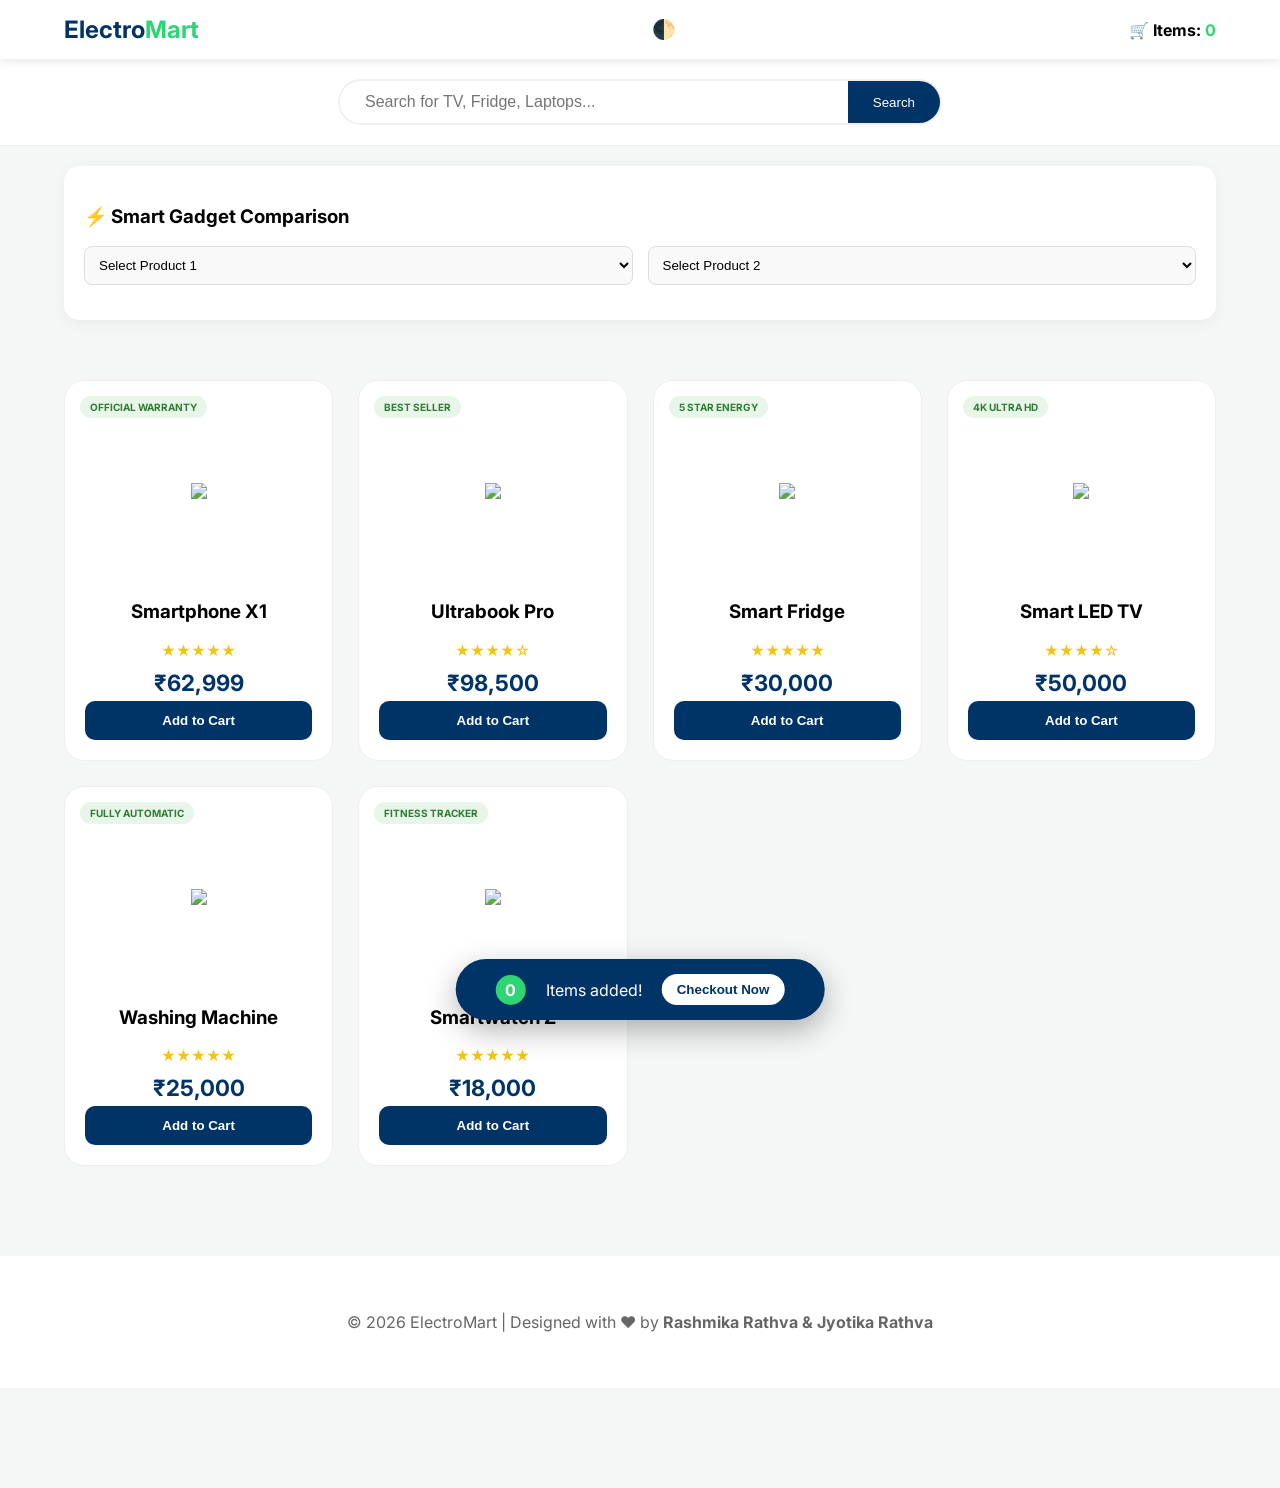
==== index.html @ cf660318 "Add files via upload" ====
<!DOCTYPE html>
<html lang="en">
<head>
    <meta charset="UTF-8">
    <meta name="viewport" content="width=device-width, initial-scale=1.0">
    <title>ElectroMart Pro | Project by Rashmika & Jyotika</title>
    <link href="https://fonts.googleapis.com/css2?family=Inter:wght@300;400;600;700&display=swap" rel="stylesheet">
    <style>
        :root { --primary: #003366; --accent: #2ed573; --bg: #f4f7f6; }
        body { font-family: 'Inter', sans-serif; background: var(--bg); margin: 0; transition: 0.3s; padding-bottom: 100px; }
        
        header { background: #fff; padding: 15px 5%; display: flex; justify-content: space-between; align-items: center; box-shadow: 0 2px 10px rgba(0,0,0,0.1); position: sticky; top: 0; z-index: 1000; }
        .logo { font-size: 1.5rem; font-weight: 700; color: var(--primary); }
        .logo span { color: var(--accent); }

        /* Search Bar */
        .search-container { padding: 20px 5%; display: flex; justify-content: center; background: #fff; border-bottom: 1px solid #eee; }
        .search-bar { width: 100%; max-width: 600px; display: flex; border: 2px solid #f0f0f0; border-radius: 50px; overflow: hidden; transition: 0.3s; }
        .search-bar:focus-within { border-color: var(--primary); box-shadow: 0 0 15px rgba(0,51,102,0.1); }
        .search-bar input { border: none; padding: 12px 25px; flex: 1; outline: none; font-size: 1rem; }
        .search-bar button { background: var(--primary); color: white; border: none; padding: 0 25px; cursor: pointer; }

        /* Comparison Section */
        .compare-section { background: #fff; margin: 20px 5%; padding: 20px; border-radius: 15px; box-shadow: 0 4px 15px rgba(0,0,0,0.05); }
        .compare-grid { display: flex; gap: 15px; margin-top: 15px; }
        select { flex: 1; padding: 10px; border-radius: 8px; border: 1px solid #ddd; outline: none; background: #f9f9f9; }
        #compareResult { display: grid; grid-template-columns: 1fr 1fr; gap: 15px; margin-top: 15px; }
        .comp-card { background: #eef2f7; padding: 15px; border-radius: 10px; border-top: 3px solid var(--primary); font-size: 0.9rem; color: #333; line-height: 1.5; }

        /* Product Cards */
        .product-container { padding: 40px 5%; }
        .product-grid { display: grid; grid-template-columns: repeat(auto-fit, minmax(250px, 1fr)); gap: 25px; }
        .product-card { background: #fff; padding: 20px; border-radius: 20px; position: relative; text-align: center; border: 1px solid #eee; transition: 0.4s; overflow: hidden; }
        .product-card:hover { transform: translateY(-10px); box-shadow: 0 15px 35px rgba(0,0,0,0.1); }
        
        .img-wrapper { overflow: hidden; border-radius: 10px; margin-bottom: 15px; height: 180px; display: flex; align-items: center; justify-content: center; }
        .product-img { max-width: 100%; max-height: 100%; object-fit: contain; transition: 0.5s; }
        .product-card:hover .product-img { transform: scale(1.1); }

        .trust-badge { position: absolute; top: 15px; left: 15px; background: #e8f5e9; color: #2e7d32; font-size: 10px; padding: 5px 10px; border-radius: 50px; font-weight: bold; z-index: 10; }
        .price { font-size: 1.4rem; font-weight: 700; color: var(--primary); margin: 5px 0; }
        .stars { color: #f1c40f; font-size: 0.9rem; margin-bottom: 10px; }
        .add-btn { background: var(--primary); color: white; border: none; padding: 12px; border-radius: 10px; cursor: pointer; width: 100%; font-weight: 600; transition: 0.3s; }

        /* Floating Cart */
        #floating-cart {
            position: fixed; bottom: 30px; left: 50%; transform: translateX(-50%) translateY(150px);
            background: var(--primary); color: white; padding: 15px 40px; border-radius: 50px;
            box-shadow: 0 10px 30px rgba(0,0,0,0.3); display: flex; align-items: center; gap: 20px; z-index: 2000; transition: 0.5s;
        }
        #floating-cart.active { transform: translateX(-50%) translateY(0); }
        .toast-count-circle { background: var(--accent); color: white; width: 30px; height: 30px; border-radius: 50%; display: flex; align-items: center; justify-content: center; font-weight: bold; }

        /* Dark Theme */
        .dark-theme { background: #121212; color: white; }
        .dark-theme .product-card, .dark-theme header, .dark-theme .compare-section, .dark-theme .search-container { background: #1e1e1e; border-color: #333; color: white; }
        
        footer { text-align: center; padding: 40px; color: #666; background: #fff; margin-top: 50px; }
    </style>
</head>
<body>

    <header>
        <div class="logo">Electro<span>Mart</span></div>
        <nav>
            <button onclick="toggleDarkMode()" style="background:none; border:none; cursor:pointer; font-size:1.2rem;">🌓</button>
        </nav>
        <div id="cart-btn" style="cursor:pointer; font-weight: bold;">
            🛒 Items: <span id="count" style="color:var(--accent)">0</span>
        </div>
    </header>

    <div class="search-container">
        <div class="search-bar">
            <input type="text" placeholder="Search for TV, Fridge, Laptops...">
            <button>Search</button>
        </div>
    </div>

    <section class="compare-section">
        <h3>⚡ Smart Gadget Comparison</h3>
        <div class="compare-grid">
            <select id="select1" onchange="runCompare()">
                <option value="">Select Product 1</option>
                <option value="phone">Smartphone X1</option>
                <option value="laptop">Ultrabook Pro</option>
                <option value="watch">Smartwatch Z</option>
                <option value="fridge">Smart Fridge</option>
                <option value="washing">Washing Machine</option>
                <option value="tv">Smart LED TV</option>
            </select>
            <select id="select2" onchange="runCompare()">
                <option value="">Select Product 2</option>
                <option value="phone">Smartphone X1</option>
                <option value="laptop">Ultrabook Pro</option>
                <option value="watch">Smartwatch Z</option>
                <option value="fridge">Smart Fridge</option>
                <option value="washing">Washing Machine</option>
                <option value="tv">Smart LED TV</option>
            </select>
        </div>
        <div id="compareResult"></div>
    </section>

    <main class="product-container">
        <div class="product-grid">
            <div class="product-card">
                <span class="trust-badge">OFFICIAL WARRANTY</span>
                <div class="img-wrapper"><img src="https://images.unsplash.com/photo-1598327105666-5b89351aff97?w=400" class="product-img"></div>
                <h3>Smartphone X1</h3>
                <div class="stars">★★★★★</div>
                <p class="price">₹62,999</p>
                <button class="add-btn">Add to Cart</button>
            </div>

            <div class="product-card">
                <span class="trust-badge">BEST SELLER</span>
                <div class="img-wrapper"><img src="https://images.unsplash.com/photo-1496181133206-80ce9b88a853?w=400" class="product-img"></div>
                <h3>Ultrabook Pro</h3>
                <div class="stars">★★★★☆</div>
                <p class="price">₹98,500</p>
                <button class="add-btn">Add to Cart</button>
            </div>

            <div class="product-card">
                <span class="trust-badge">5 STAR ENERGY</span>
                <div class="img-wrapper"><img src="fridge.jpg" class="product-img"></div>
                <h3>Smart Fridge</h3>
                <div class="stars">★★★★★</div>
                <p class="price">₹30,000</p>
                <button class="add-btn">Add to Cart</button>
            </div>

            <div class="product-card">
                <span class="trust-badge">4K ULTRA HD</span>
                <div class="img-wrapper"><img src="tv.jpg" class="product-img"></div>
                <h3>Smart LED TV</h3>
                <div class="stars">★★★★☆</div>
                <p class="price">₹50,000</p>
                <button class="add-btn">Add to Cart</button>
            </div>

            <div class="product-card">
                <span class="trust-badge">FULLY AUTOMATIC</span>
                <div class="img-wrapper"><img src="whasing.jpg" class="product-img"></div>
                <h3>Washing Machine</h3>
                <div class="stars">★★★★★</div>
                <p class="price">₹25,000</p>
                <button class="add-btn">Add to Cart</button>
            </div>

            <div class="product-card">
                <span class="trust-badge">FITNESS TRACKER</span>
                <div class="img-wrapper"><img src="https://images.unsplash.com/photo-1523275335684-37898b6baf30?w=400" class="product-img"></div>
                <h3>Smartwatch Z</h3>
                <div class="stars">★★★★★</div>
                <p class="price">₹18,000</p>
                <button class="add-btn">Add to Cart</button>
            </div>
        </div>
    </main>

    <div id="floating-cart">
        <div class="toast-count-circle" id="floating-count">0</div>
        <span>Items added!</span>
        <button style="background:white; color:var(--primary); border:none; padding:8px 15px; border-radius:20px; font-weight:bold; cursor:pointer;" onclick="alert('Proceeding to Payment...')">Checkout Now</button>
    </div>

    <footer>
        <p>© 2026 ElectroMart | Designed with ❤️ by <strong>Rashmika Rathva & Jyotika Rathva</strong></p>
    </footer>

    <script>
        let count = 0;
        const countDisplay = document.getElementById('count');
        const floatingCart = document.getElementById('floating-cart');
        const floatingCount = document.getElementById('floating-count');

        // Cart logic
        document.querySelectorAll('.add-btn').forEach(btn => {
            btn.addEventListener('click', () => {
                count++;
                countDisplay.innerText = count;
                floatingCount.innerText = count;
                floatingCart.classList.add('active');
                
                btn.innerText = "✓ Added";
                btn.style.background = "#2ed573";
                setTimeout(() => {
                    btn.innerText = "Add to Cart";
                    btn.style.background = "#003366";
                }, 1500);
            });
        });

        // Comparison Data
        const data = {
            phone: "📱 6.7' AMOLED | 12GB RAM | 108MP Camera",
            laptop: "💻 14' M2 Chip | 16GB RAM | 512GB SSD",
            watch: "⌚ Retina Display | GPS | Heart Rate Monitor",
            fridge: "❄️ 350L Capacity | Digital Inverter | Smart Cooling",
            washing: "🧺 8kg Front Load | Steam Wash | 1400 RPM",
            tv: "📺 55' 4K UHD | Android TV | Dolby Atmos Audio"
        };

        function runCompare() {
            const p1 = document.getElementById('select1').value;
            const p2 = document.getElementById('select2').value;
            const res = document.getElementById('compareResult');
            if(p1 && p2) {
                res.innerHTML = `
                    <div class="comp-card"><strong>Product A:</strong><br>${data[p1]}</div>
                    <div class="comp-card"><strong>Product B:</strong><br>${data[p2]}</div>
                `;
            }
        }

        function toggleDarkMode() {
            document.body.classList.toggle('dark-theme');
        }
    </script>
</body>
</html>
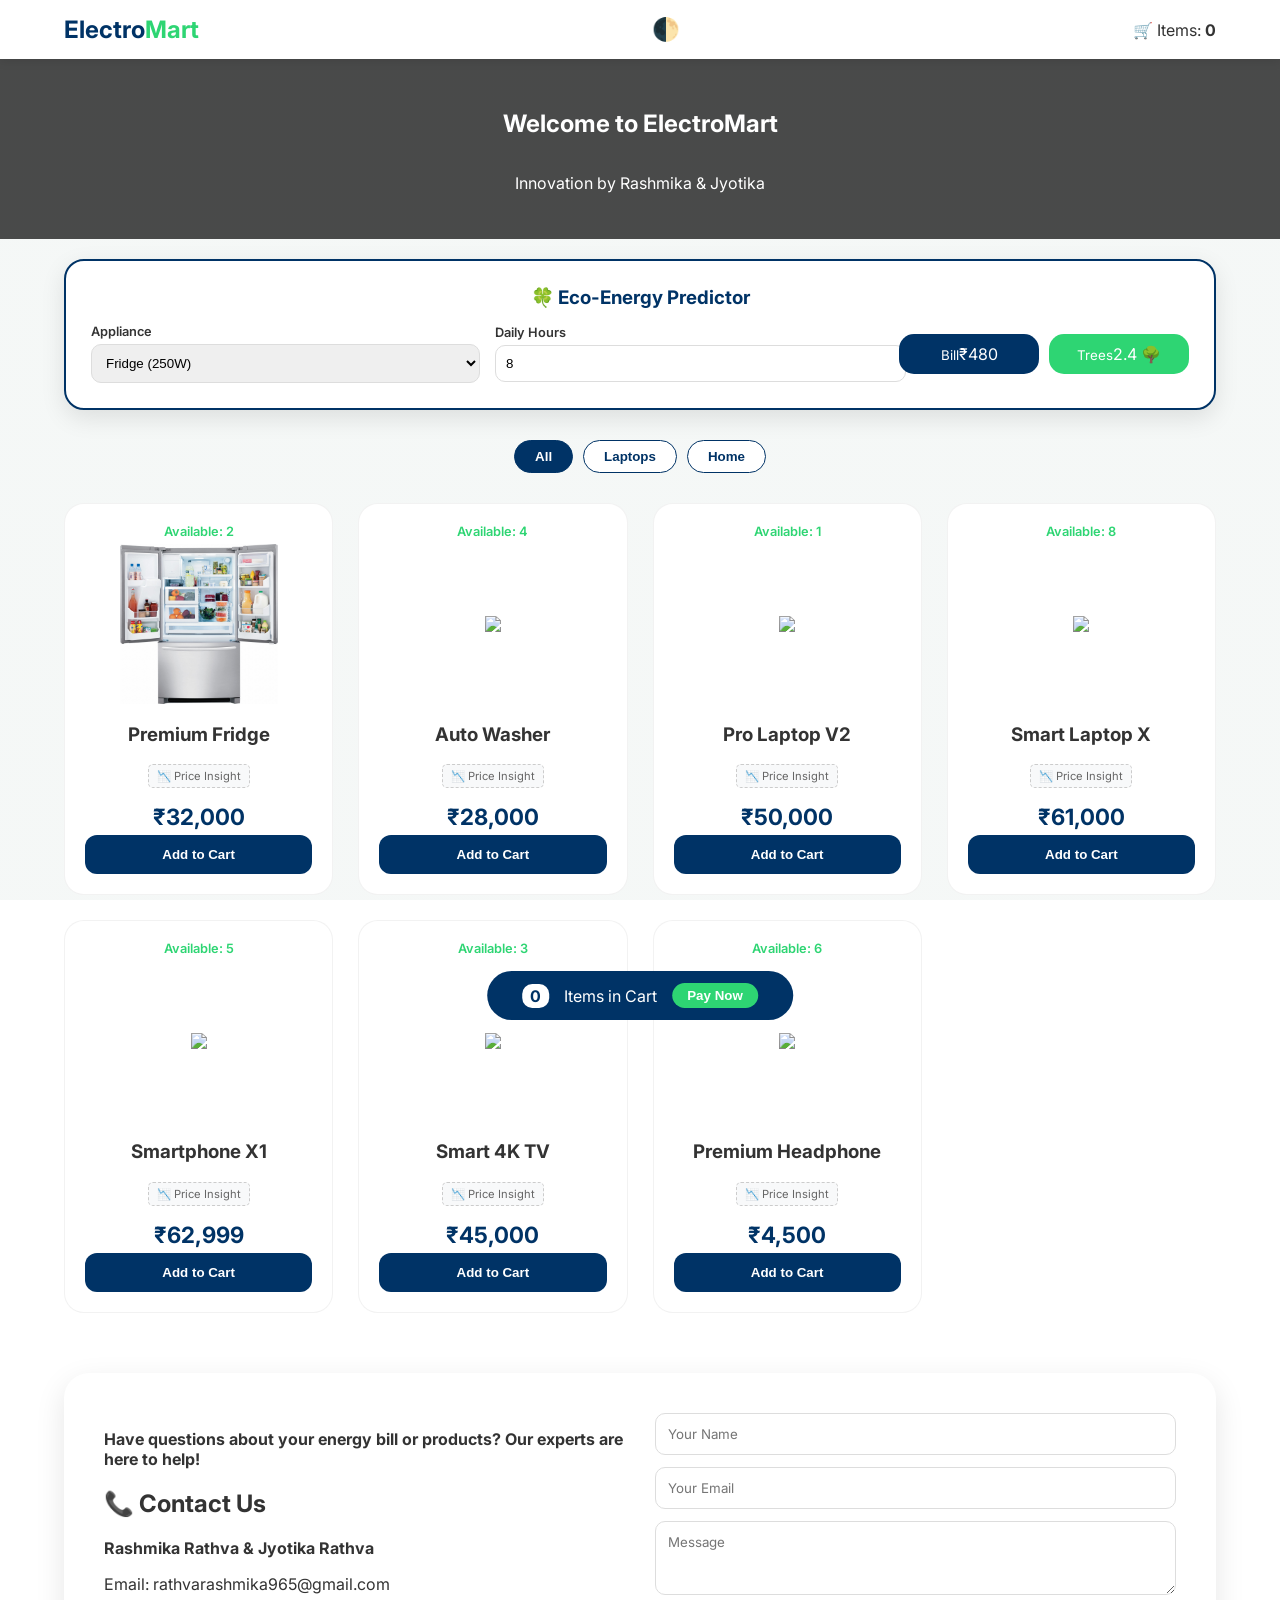
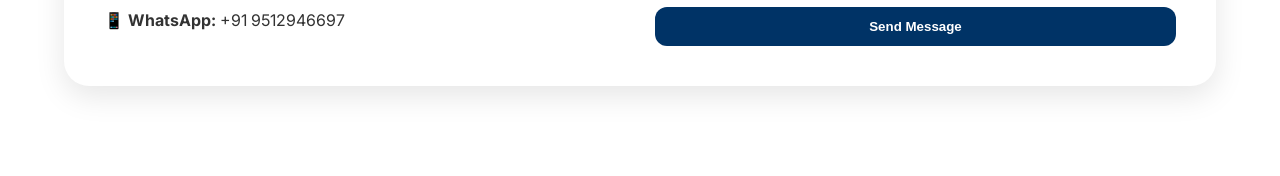
==== commit 75817d8a: "Refactor index.html for improved layout and features Updated HTML structure and styles for ElectroMa" ====
--- a/index.html
+++ b/index.html
@@ -3,221 +3,273 @@
 <head>
     <meta charset="UTF-8">
     <meta name="viewport" content="width=device-width, initial-scale=1.0">
-    <title>ElectroMart Pro | Project by Rashmika & Jyotika</title>
+    <title>ElectroMart Pro | Rashmika & Jyotika</title>
     <link href="https://fonts.googleapis.com/css2?family=Inter:wght@300;400;600;700&display=swap" rel="stylesheet">
     <style>
-        :root { --primary: #003366; --accent: #2ed573; --bg: #f4f7f6; }
-        body { font-family: 'Inter', sans-serif; background: var(--bg); margin: 0; transition: 0.3s; padding-bottom: 100px; }
-        
-        header { background: #fff; padding: 15px 5%; display: flex; justify-content: space-between; align-items: center; box-shadow: 0 2px 10px rgba(0,0,0,0.1); position: sticky; top: 0; z-index: 1000; }
+        :root { 
+            --primary: #003366; 
+            --accent: #2ed573; 
+            --bg-overlay: rgba(244, 247, 246, 0.92);
+            --bg-img: url('https://images.unsplash.com/photo-1550751827-4bd374c3f58b?w=1600'); 
+            --card: #ffffff; --text: #333333; --danger: #e74c3c; 
+            --warning: #f1c40f;
+        }
+        .dark-theme { --bg-overlay: rgba(18, 18, 18, 0.94); --card: #1e1e1e; --text: #ffffff; --primary: #3498db; }
+
+        @keyframes fadeInUp {
+            from { opacity: 0; transform: translateY(30px); }
+            to { opacity: 1; transform: translateY(0); }
+        }
+
+        .animate-card { animation: fadeInUp 0.6s ease backwards; }
+
+        body { 
+            font-family: 'Inter', sans-serif; 
+            background: linear-gradient(var(--bg-overlay), var(--bg-overlay)), var(--bg-img);
+            background-attachment: fixed; background-size: cover; background-position: center;
+            color: var(--text); margin: 0; padding-bottom: 50px; transition: 0.3s; 
+        }
+        
+        header { background: var(--card); padding: 15px 5%; display: flex; justify-content: space-between; align-items: center; box-shadow: 0 2px 10px rgba(0,0,0,0.1); position: sticky; top: 0; z-index: 1000; }
         .logo { font-size: 1.5rem; font-weight: 700; color: var(--primary); }
         .logo span { color: var(--accent); }
 
-        /* Search Bar */
-        .search-container { padding: 20px 5%; display: flex; justify-content: center; background: #fff; border-bottom: 1px solid #eee; }
-        .search-bar { width: 100%; max-width: 600px; display: flex; border: 2px solid #f0f0f0; border-radius: 50px; overflow: hidden; transition: 0.3s; }
-        .search-bar:focus-within { border-color: var(--primary); box-shadow: 0 0 15px rgba(0,51,102,0.1); }
-        .search-bar input { border: none; padding: 12px 25px; flex: 1; outline: none; font-size: 1rem; }
-        .search-bar button { background: var(--primary); color: white; border: none; padding: 0 25px; cursor: pointer; }
-
-        /* Comparison Section */
-        .compare-section { background: #fff; margin: 20px 5%; padding: 20px; border-radius: 15px; box-shadow: 0 4px 15px rgba(0,0,0,0.05); }
-        .compare-grid { display: flex; gap: 15px; margin-top: 15px; }
-        select { flex: 1; padding: 10px; border-radius: 8px; border: 1px solid #ddd; outline: none; background: #f9f9f9; }
-        #compareResult { display: grid; grid-template-columns: 1fr 1fr; gap: 15px; margin-top: 15px; }
-        .comp-card { background: #eef2f7; padding: 15px; border-radius: 10px; border-top: 3px solid var(--primary); font-size: 0.9rem; color: #333; line-height: 1.5; }
-
-        /* Product Cards */
-        .product-container { padding: 40px 5%; }
-        .product-grid { display: grid; grid-template-columns: repeat(auto-fit, minmax(250px, 1fr)); gap: 25px; }
-        .product-card { background: #fff; padding: 20px; border-radius: 20px; position: relative; text-align: center; border: 1px solid #eee; transition: 0.4s; overflow: hidden; }
-        .product-card:hover { transform: translateY(-10px); box-shadow: 0 15px 35px rgba(0,0,0,0.1); }
-        
-        .img-wrapper { overflow: hidden; border-radius: 10px; margin-bottom: 15px; height: 180px; display: flex; align-items: center; justify-content: center; }
+        .hero { 
+            height: 180px; 
+            background: linear-gradient(rgba(0,0,0,0.7), rgba(0,0,0,0.7)), url('https://images.unsplash.com/photo-1498049794561-7780e7231661?w=1000'); 
+            background-size: cover; background-position: center; 
+            display: flex; flex-direction: column; justify-content: center; align-items: center; color: white; margin-bottom: 20px;
+        }
+
+        .energy-calculator-section {
+            background: var(--card); margin: 0 5% 20px; padding: 25px; border-radius: 20px;
+            box-shadow: 0 8px 25px rgba(0,0,0,0.1); text-align: center; border: 2px solid var(--primary);
+            animation: fadeInUp 0.8s ease;
+        }
+        .calc-grid { display: flex; flex-wrap: wrap; gap: 15px; justify-content: center; align-items: center; margin-top: 15px; }
+        .input-group { text-align: left; flex: 1; min-width: 150px; }
+        .input-group label { display: block; font-size: 0.8rem; font-weight: 600; margin-bottom: 5px; }
+        .input-group select, .input-group input { width: 100%; padding: 10px; border-radius: 10px; border: 1px solid #ddd; outline: none; }
+        .result-container { display: flex; gap: 10px; }
+        .result-box { background: var(--primary); color: white; padding: 10px 20px; border-radius: 15px; min-width: 100px; }
+        .result-box.eco { background: var(--accent); }
+
+        .category-container { padding: 10px 5%; display: flex; justify-content: center; gap: 10px; flex-wrap: wrap; }
+        .cat-btn { padding: 8px 20px; border-radius: 20px; border: 1px solid var(--primary); background: var(--card); color: var(--primary); cursor: pointer; font-weight: 600; transition: 0.3s; }
+        .cat-btn:hover { transform: scale(1.05); }
+        .cat-btn.active { background: var(--primary); color: white; }
+
+        .product-grid { display: grid; grid-template-columns: repeat(auto-fit, minmax(240px, 1fr)); gap: 25px; padding: 20px 5%; }
+        .product-card { background: var(--card); padding: 20px; border-radius: 20px; border: 1px solid rgba(0,0,0,0.05); text-align: center; transition: 0.4s cubic-bezier(0.175, 0.885, 0.32, 1.275); position: relative; }
+        .product-card:hover { transform: translateY(-12px); box-shadow: 0 15px 35px rgba(0,0,0,0.15); }
+        
+        .img-wrapper { height: 160px; display: flex; align-items: center; justify-content: center; margin-bottom: 15px; overflow: hidden; border-radius: 10px; }
         .product-img { max-width: 100%; max-height: 100%; object-fit: contain; transition: 0.5s; }
-        .product-card:hover .product-img { transform: scale(1.1); }
-
-        .trust-badge { position: absolute; top: 15px; left: 15px; background: #e8f5e9; color: #2e7d32; font-size: 10px; padding: 5px 10px; border-radius: 50px; font-weight: bold; z-index: 10; }
+        
         .price { font-size: 1.4rem; font-weight: 700; color: var(--primary); margin: 5px 0; }
-        .stars { color: #f1c40f; font-size: 0.9rem; margin-bottom: 10px; }
-        .add-btn { background: var(--primary); color: white; border: none; padding: 12px; border-radius: 10px; cursor: pointer; width: 100%; font-weight: 600; transition: 0.3s; }
-
-        /* Floating Cart */
-        #floating-cart {
-            position: fixed; bottom: 30px; left: 50%; transform: translateX(-50%) translateY(150px);
-            background: var(--primary); color: white; padding: 15px 40px; border-radius: 50px;
-            box-shadow: 0 10px 30px rgba(0,0,0,0.3); display: flex; align-items: center; gap: 20px; z-index: 2000; transition: 0.5s;
-        }
+        
+        /* Prediction Button Style */
+        .predict-tag { 
+            background: #f8f9fa; color: #666; font-size: 0.7rem; padding: 4px 8px; 
+            border-radius: 5px; cursor: pointer; display: inline-block; margin-bottom: 10px;
+            border: 1px dashed #ccc; transition: 0.3s;
+        }
+        .predict-tag:hover { background: var(--warning); color: #000; border-style: solid; }
+
+        .add-btn { background: var(--primary); color: white; border: none; padding: 12px; border-radius: 12px; cursor: pointer; width: 100%; font-weight: bold; transition: 0.3s; }
+        .add-btn:active { transform: scale(0.95); }
+        .stock-status { font-size: 0.8rem; font-weight: 600; color: var(--accent); display: block; margin-bottom: 5px; }
+
+        .contact-section { background: var(--card); margin: 40px 5%; padding: 40px; border-radius: 25px; box-shadow: 0 10px 30px rgba(0,0,0,0.1); display: grid; grid-template-columns: repeat(auto-fit, minmax(280px, 1fr)); gap: 30px; }
+        .contact-form { display: flex; flex-direction: column; gap: 12px; }
+        .contact-form input, .contact-form textarea { padding: 12px; border-radius: 10px; border: 1px solid #ddd; outline: none; font-family: inherit; }
+        
+        #floating-cart { position: fixed; bottom: 30px; left: 50%; transform: translateX(-50%) translateY(150px); background: var(--primary); color: white; padding: 12px 35px; border-radius: 50px; display: flex; align-items: center; gap: 15px; transition: 0.6s; z-index: 2000; }
         #floating-cart.active { transform: translateX(-50%) translateY(0); }
-        .toast-count-circle { background: var(--accent); color: white; width: 30px; height: 30px; border-radius: 50%; display: flex; align-items: center; justify-content: center; font-weight: bold; }
-
-        /* Dark Theme */
-        .dark-theme { background: #121212; color: white; }
-        .dark-theme .product-card, .dark-theme header, .dark-theme .compare-section, .dark-theme .search-container { background: #1e1e1e; border-color: #333; color: white; }
-        
-        footer { text-align: center; padding: 40px; color: #666; background: #fff; margin-top: 50px; }
     </style>
 </head>
 <body>
 
     <header>
         <div class="logo">Electro<span>Mart</span></div>
-        <nav>
-            <button onclick="toggleDarkMode()" style="background:none; border:none; cursor:pointer; font-size:1.2rem;">🌓</button>
-        </nav>
-        <div id="cart-btn" style="cursor:pointer; font-weight: bold;">
-            🛒 Items: <span id="count" style="color:var(--accent)">0</span>
-        </div>
+        <button onclick="toggleDarkMode()" style="background:none; border:none; cursor:pointer; font-size:1.4rem;">🌓</button>
+        <div id="cart-status">🛒 Items: <span id="count" style="font-weight:bold;">0</span></div>
     </header>
 
-    <div class="search-container">
-        <div class="search-bar">
-            <input type="text" placeholder="Search for TV, Fridge, Laptops...">
-            <button>Search</button>
-        </div>
+    <section class="hero">
+        <h1>Welcome to ElectroMart</h1>
+        <p>Innovation by Rashmika & Jyotika</p>
+    </section>
+
+    <section class="energy-calculator-section">
+        <h3 style="margin:0; color:var(--primary);">🍀 Eco-Energy Predictor</h3>
+        <div class="calc-grid">
+            <div class="input-group">
+                <label>Appliance</label>
+                <select id="appliance-select" onchange="calculateEco()">
+                    <option value="250">Fridge (250W)</option>
+                    <option value="500">Washer (500W)</option>
+                    <option value="100">Laptop (100W)</option>
+                    <option value="2000">AC (2000W)</option>
+                </select>
+            </div>
+            <div class="input-group">
+                <label>Daily Hours</label>
+                <input type="number" id="hours-input" value="8" min="1" max="24" oninput="calculateEco()">
+            </div>
+            <div class="result-container">
+                <div class="result-box"><small>Bill</small><span id="monthly-bill">₹0</span></div>
+                <div class="result-box eco"><small>Trees</small><span id="trees-saved">0.0</span></div>
+            </div>
+        </div>
+    </section>
+
+    <div class="category-container">
+        <button class="cat-btn active" onclick="filterCat('all', this)">All</button>
+        <button class="cat-btn" onclick="filterCat('pc', this)">Laptops</button>
+        <button class="cat-btn" onclick="filterCat('home', this)">Home</button>
     </div>
 
-    <section class="compare-section">
-        <h3>⚡ Smart Gadget Comparison</h3>
-        <div class="compare-grid">
-            <select id="select1" onchange="runCompare()">
-                <option value="">Select Product 1</option>
-                <option value="phone">Smartphone X1</option>
-                <option value="laptop">Ultrabook Pro</option>
-                <option value="watch">Smartwatch Z</option>
-                <option value="fridge">Smart Fridge</option>
-                <option value="washing">Washing Machine</option>
-                <option value="tv">Smart LED TV</option>
-            </select>
-            <select id="select2" onchange="runCompare()">
-                <option value="">Select Product 2</option>
-                <option value="phone">Smartphone X1</option>
-                <option value="laptop">Ultrabook Pro</option>
-                <option value="watch">Smartwatch Z</option>
-                <option value="fridge">Smart Fridge</option>
-                <option value="washing">Washing Machine</option>
-                <option value="tv">Smart LED TV</option>
-            </select>
-        </div>
-        <div id="compareResult"></div>
+    <main class="product-grid">
+        <div class="product-card animate-card" data-cat="home" style="animation-delay: 0.1s;">
+            <span class="stock-status">Available: <span class="stock-num">2</span></span>
+            <div class="img-wrapper"><img src="fridge.jpg" class="product-img"></div>
+            <h3>Premium Fridge</h3>
+            <div class="predict-tag" onclick="predictPrice('Premium Fridge')">📉 Price Insight</div>
+            <p class="price">₹32,000</p>
+            <button class="add-btn" onclick="addToCart(this)">Add to Cart</button>
+        </div>
+
+        <div class="product-card animate-card" data-cat="home" style="animation-delay: 0.2s;">
+            <span class="stock-status">Available: <span class="stock-num">4</span></span>
+            <div class="img-wrapper"><img src="whasing.jpg" class="product-img"></div>
+            <h3>Auto Washer</h3>
+            <div class="predict-tag" onclick="predictPrice('Auto Washer')">📉 Price Insight</div>
+            <p class="price">₹28,000</p>
+            <button class="add-btn" onclick="addToCart(this)">Add to Cart</button>
+        </div>
+
+        <div class="product-card animate-card" data-cat="pc" style="animation-delay: 0.3s;">
+            <span class="stock-status">Available: <span class="stock-num">1</span></span>
+            <div class="img-wrapper"><img src="leptop2.jpg" class="product-img"></div>
+            <h3>Pro Laptop V2</h3>
+            <div class="predict-tag" onclick="predictPrice('Pro Laptop V2')">📉 Price Insight</div>
+            <p class="price">₹50,000</p>
+            <button class="add-btn" onclick="addToCart(this)">Add to Cart</button>
+        </div>
+
+        <div class="product-card animate-card" data-cat="pc" style="animation-delay: 0.4s;">
+            <span class="stock-status">Available: <span class="stock-num">8</span></span>
+            <div class="img-wrapper"><img src="leptop1.jpg" class="product-img"></div>
+            <h3>Smart Laptop X</h3>
+            <div class="predict-tag" onclick="predictPrice('Smart Laptop X')">📉 Price Insight</div>
+            <p class="price">₹61,000</p>
+            <button class="add-btn" onclick="addToCart(this)">Add to Cart</button>
+        </div>
+
+        <div class="product-card animate-card" data-cat="gadget" style="animation-delay: 0.5s;">
+            <span class="stock-status">Available: <span class="stock-num">5</span></span>
+            <div class="img-wrapper"><img src="https://images.unsplash.com/photo-1592890288564-76628a30a657?w=400" class="product-img"></div>
+            <h3>Smartphone X1</h3>
+            <div class="predict-tag" onclick="predictPrice('Smartphone X1')">📉 Price Insight</div>
+            <p class="price">₹62,999</p>
+            <button class="add-btn" onclick="addToCart(this)">Add to Cart</button>
+        </div>
+
+        <div class="product-card animate-card" data-cat="home" style="animation-delay: 0.6s;">
+            <span class="stock-status">Available: <span class="stock-num">3</span></span>
+            <div class="img-wrapper"><img src="https://images.unsplash.com/photo-1593359677879-a4bb92f829d1?w=400" class="product-img"></div>
+            <h3>Smart 4K TV</h3>
+            <div class="predict-tag" onclick="predictPrice('Smart 4K TV')">📉 Price Insight</div>
+            <p class="price">₹45,000</p>
+            <button class="add-btn" onclick="addToCart(this)">Add to Cart</button>
+        </div>
+
+        <div class="product-card animate-card" data-cat="gadget" style="animation-delay: 0.7s;">
+            <span class="stock-status">Available: <span class="stock-num">6</span></span>
+            <div class="img-wrapper"><img src="https://images.unsplash.com/photo-1505740420928-5e560c06d30e?w=400" class="product-img"></div>
+            <h3>Premium Headphone</h3>
+            <div class="predict-tag" onclick="predictPrice('Premium Headphone')">📉 Price Insight</div>
+            <p class="price">₹4,500</p>
+            <button class="add-btn" onclick="addToCart(this)">Add to Cart</button>
+        </div>
+    </main>
+
+    <section class="contact-section">
+        <div class="contact-info">
+             <p><b>Have questions about your energy bill or products? Our experts are here to help!</b></p>
+            <h2>📞 Contact Us</h2>
+            <p><strong>Rashmika Rathva & Jyotika Rathva</strong></p>
+          
+            <p>Email: rathvarashmika965@gmail.com</p>
+            <p><strong>📱 WhatsApp:</strong> +91 9512946697</p>
+        </div>
+        <form class="contact-form" onsubmit="event.preventDefault(); alert('Message Sent!');">
+            <input type="text" placeholder="Your Name" required>
+            <input type="email" placeholder="Your Email" required>
+            <textarea rows="3" placeholder="Message" required></textarea>
+            <button type="submit" class="add-btn">Send Message</button>
+        </form>
     </section>
 
-    <main class="product-container">
-        <div class="product-grid">
-            <div class="product-card">
-                <span class="trust-badge">OFFICIAL WARRANTY</span>
-                <div class="img-wrapper"><img src="https://images.unsplash.com/photo-1598327105666-5b89351aff97?w=400" class="product-img"></div>
-                <h3>Smartphone X1</h3>
-                <div class="stars">★★★★★</div>
-                <p class="price">₹62,999</p>
-                <button class="add-btn">Add to Cart</button>
-            </div>
-
-            <div class="product-card">
-                <span class="trust-badge">BEST SELLER</span>
-                <div class="img-wrapper"><img src="https://images.unsplash.com/photo-1496181133206-80ce9b88a853?w=400" class="product-img"></div>
-                <h3>Ultrabook Pro</h3>
-                <div class="stars">★★★★☆</div>
-                <p class="price">₹98,500</p>
-                <button class="add-btn">Add to Cart</button>
-            </div>
-
-            <div class="product-card">
-                <span class="trust-badge">5 STAR ENERGY</span>
-                <div class="img-wrapper"><img src="fridge.jpg" class="product-img"></div>
-                <h3>Smart Fridge</h3>
-                <div class="stars">★★★★★</div>
-                <p class="price">₹30,000</p>
-                <button class="add-btn">Add to Cart</button>
-            </div>
-
-            <div class="product-card">
-                <span class="trust-badge">4K ULTRA HD</span>
-                <div class="img-wrapper"><img src="tv.jpg" class="product-img"></div>
-                <h3>Smart LED TV</h3>
-                <div class="stars">★★★★☆</div>
-                <p class="price">₹50,000</p>
-                <button class="add-btn">Add to Cart</button>
-            </div>
-
-            <div class="product-card">
-                <span class="trust-badge">FULLY AUTOMATIC</span>
-                <div class="img-wrapper"><img src="whasing.jpg" class="product-img"></div>
-                <h3>Washing Machine</h3>
-                <div class="stars">★★★★★</div>
-                <p class="price">₹25,000</p>
-                <button class="add-btn">Add to Cart</button>
-            </div>
-
-            <div class="product-card">
-                <span class="trust-badge">FITNESS TRACKER</span>
-                <div class="img-wrapper"><img src="https://images.unsplash.com/photo-1523275335684-37898b6baf30?w=400" class="product-img"></div>
-                <h3>Smartwatch Z</h3>
-                <div class="stars">★★★★★</div>
-                <p class="price">₹18,000</p>
-                <button class="add-btn">Add to Cart</button>
-            </div>
-        </div>
-    </main>
-
     <div id="floating-cart">
-        <div class="toast-count-circle" id="floating-count">0</div>
-        <span>Items added!</span>
-        <button style="background:white; color:var(--primary); border:none; padding:8px 15px; border-radius:20px; font-weight:bold; cursor:pointer;" onclick="alert('Proceeding to Payment...')">Checkout Now</button>
+        <span id="f-count" style="background:white; color:var(--primary); padding:2px 8px; border-radius:10px; font-weight:bold;">0</span>
+        <span>Items in Cart</span>
+        <button onclick="alert('Payment Successful!')" style="background:var(--accent); color:white; border:none; padding:5px 15px; border-radius:20px; cursor:pointer; font-weight:bold;">Pay Now</button>
     </div>
 
-    <footer>
-        <p>© 2026 ElectroMart | Designed with ❤️ by <strong>Rashmika Rathva & Jyotika Rathva</strong></p>
-    </footer>
-
     <script>
-        let count = 0;
-        const countDisplay = document.getElementById('count');
-        const floatingCart = document.getElementById('floating-cart');
-        const floatingCount = document.getElementById('floating-count');
-
-        // Cart logic
-        document.querySelectorAll('.add-btn').forEach(btn => {
-            btn.addEventListener('click', () => {
-                count++;
-                countDisplay.innerText = count;
-                floatingCount.innerText = count;
-                floatingCart.classList.add('active');
-                
-                btn.innerText = "✓ Added";
-                btn.style.background = "#2ed573";
-                setTimeout(() => {
-                    btn.innerText = "Add to Cart";
-                    btn.style.background = "#003366";
-                }, 1500);
+        let cartCount = 0;
+
+        // NEW: Price Drop Predictor Logic
+        function predictPrice(name) {
+            const predictions = [
+                "📉 Price likely to drop by 10% next week! (Wait)",
+                "🔥 Best time to buy! Prices may rise soon.",
+                "📊 Stable price. No major changes expected.",
+                "🎁 Upcoming festive discount: ₹2,000 OFF!"
+            ];
+            const randomMsg = predictions[Math.floor(Math.random() * predictions.length)];
+            alert("Price Predictor for " + name + ":\n\n" + randomMsg);
+        }
+
+        function calculateEco() {
+            const w = document.getElementById('appliance-select').value;
+            const h = document.getElementById('hours-input').value;
+            const units = (w * h * 30) / 1000;
+            document.getElementById('monthly-bill').innerText = "₹" + Math.round(units * 8);
+            document.getElementById('trees-saved').innerText = (units * 0.04).toFixed(1) + " 🌳";
+        }
+
+        window.onload = calculateEco;
+
+        function addToCart(btn) {
+            const stockSpan = btn.parentElement.querySelector('.stock-num');
+            let stock = parseInt(stockSpan.innerText);
+            if (stock > 0) {
+                stock--; stockSpan.innerText = stock; cartCount++;
+                document.getElementById('count').innerText = cartCount;
+                document.getElementById('f-count').innerText = cartCount;
+                document.getElementById('floating-cart').classList.add('active');
+                btn.innerText = "✓ Added"; btn.style.background = "#2ed573";
+                setTimeout(() => { if(stock > 0) { btn.innerText = "Add to Cart"; btn.style.background = "#003366"; } }, 1000);
+            }
+        }
+
+        function toggleDarkMode() { document.body.classList.toggle('dark-theme'); }
+
+        function filterCat(cat, btn) {
+            document.querySelectorAll('.cat-btn').forEach(b => b.classList.remove('active'));
+            btn.classList.add('active');
+            document.querySelectorAll('.product-card').forEach(card => {
+                card.style.display = (cat === 'all' || card.getAttribute('data-cat') === cat) ? "block" : "none";
+                if (card.style.display === "block") {
+                    card.style.animation = 'none';
+                    card.offsetHeight; 
+                    card.style.animation = null;
+                }
             });
-        });
-
-        // Comparison Data
-        const data = {
-            phone: "📱 6.7' AMOLED | 12GB RAM | 108MP Camera",
-            laptop: "💻 14' M2 Chip | 16GB RAM | 512GB SSD",
-            watch: "⌚ Retina Display | GPS | Heart Rate Monitor",
-            fridge: "❄️ 350L Capacity | Digital Inverter | Smart Cooling",
-            washing: "🧺 8kg Front Load | Steam Wash | 1400 RPM",
-            tv: "📺 55' 4K UHD | Android TV | Dolby Atmos Audio"
-        };
-
-        function runCompare() {
-            const p1 = document.getElementById('select1').value;
-            const p2 = document.getElementById('select2').value;
-            const res = document.getElementById('compareResult');
-            if(p1 && p2) {
-                res.innerHTML = `
-                    <div class="comp-card"><strong>Product A:</strong><br>${data[p1]}</div>
-                    <div class="comp-card"><strong>Product B:</strong><br>${data[p2]}</div>
-                `;
-            }
-        }
-
-        function toggleDarkMode() {
-            document.body.classList.toggle('dark-theme');
         }
     </script>
 </body>
-</html>+</html>
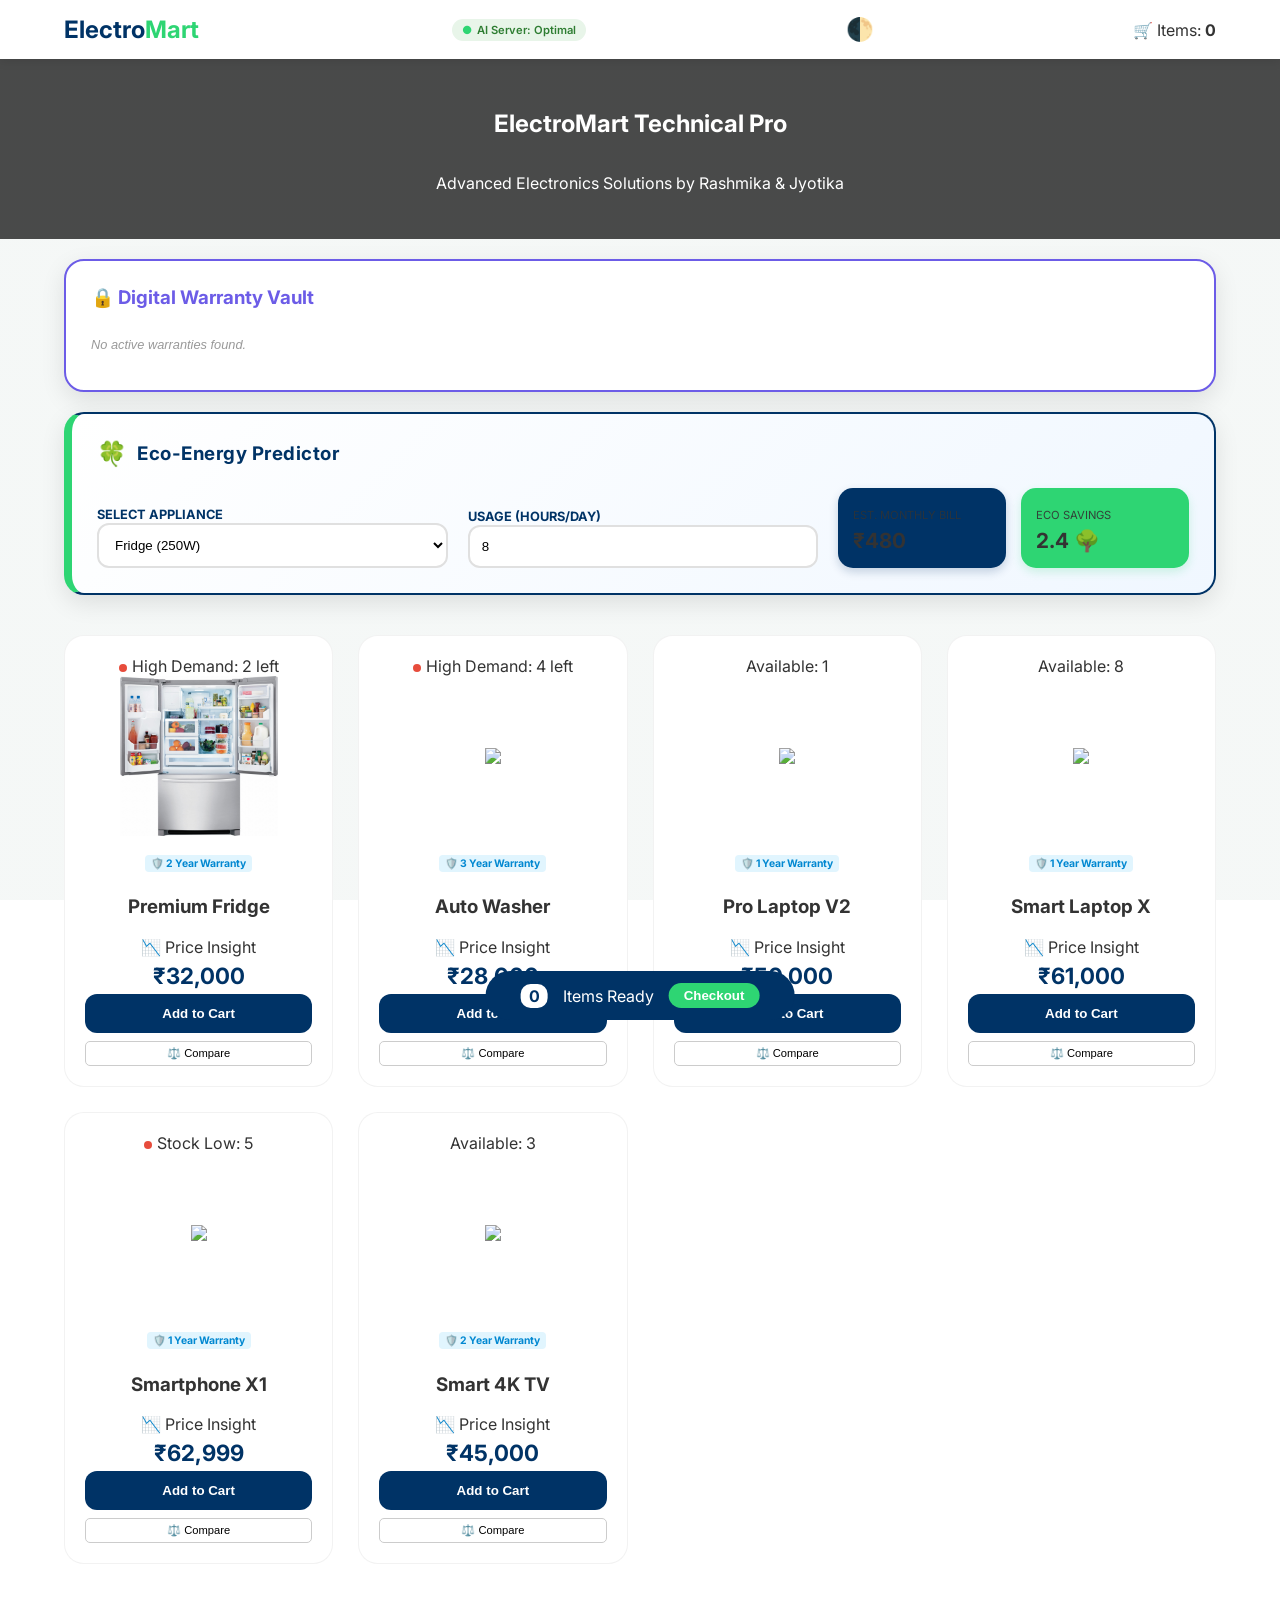
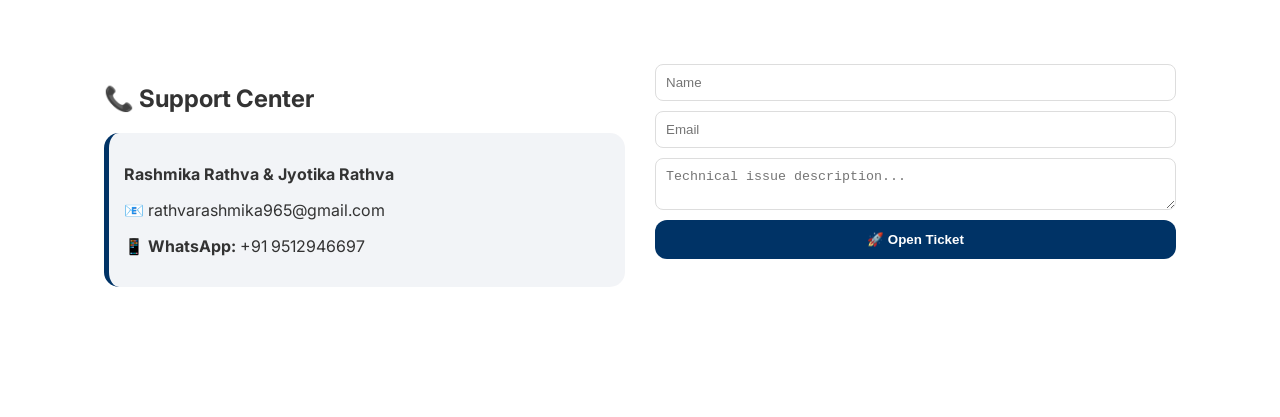
==== commit 147e8a5a: "Modify output message from 'Hello World' to 'Goodbye World'" ====
--- a/index.html
+++ b/index.html
@@ -3,7 +3,7 @@
 <head>
     <meta charset="UTF-8">
     <meta name="viewport" content="width=device-width, initial-scale=1.0">
-    <title>ElectroMart Pro | Rashmika & Jyotika</title>
+    <title>ElectroMart Pro | Technical Edition</title>
     <link href="https://fonts.googleapis.com/css2?family=Inter:wght@300;400;600;700&display=swap" rel="stylesheet">
     <style>
         :root { 
@@ -12,7 +12,7 @@
             --bg-overlay: rgba(244, 247, 246, 0.92);
             --bg-img: url('https://images.unsplash.com/photo-1550751827-4bd374c3f58b?w=1600'); 
             --card: #ffffff; --text: #333333; --danger: #e74c3c; 
-            --warning: #f1c40f;
+            --warning: #f1c40f; --vault: #6c5ce7; --tech: #00d2ff;
         }
         .dark-theme { --bg-overlay: rgba(18, 18, 18, 0.94); --card: #1e1e1e; --text: #ffffff; --primary: #3498db; }
 
@@ -20,8 +20,15 @@
             from { opacity: 0; transform: translateY(30px); }
             to { opacity: 1; transform: translateY(0); }
         }
+        
+        @keyframes pulse-red {
+            0% { transform: scale(0.95); box-shadow: 0 0 0 0 rgba(231, 76, 60, 0.7); }
+            70% { transform: scale(1); box-shadow: 0 0 0 6px rgba(231, 76, 60, 0); }
+            100% { transform: scale(0.95); box-shadow: 0 0 0 0 rgba(231, 76, 60, 0); }
+        }
 
         .animate-card { animation: fadeInUp 0.6s ease backwards; }
+        .tech-pulse { display: inline-block; width: 8px; height: 8px; background: var(--danger); border-radius: 50%; margin-right: 5px; animation: pulse-red 2s infinite; }
 
         body { 
             font-family: 'Inter', sans-serif; 
@@ -34,6 +41,8 @@
         .logo { font-size: 1.5rem; font-weight: 700; color: var(--primary); }
         .logo span { color: var(--accent); }
 
+        .sys-status { font-size: 0.7rem; background: #e8f5e9; color: #2e7d32; padding: 4px 10px; border-radius: 20px; font-weight: 600; display: flex; align-items: center; }
+
         .hero { 
             height: 180px; 
             background: linear-gradient(rgba(0,0,0,0.7), rgba(0,0,0,0.7)), url('https://images.unsplash.com/photo-1498049794561-7780e7231661?w=1000'); 
@@ -41,49 +50,34 @@
             display: flex; flex-direction: column; justify-content: center; align-items: center; color: white; margin-bottom: 20px;
         }
 
-        .energy-calculator-section {
-            background: var(--card); margin: 0 5% 20px; padding: 25px; border-radius: 20px;
-            box-shadow: 0 8px 25px rgba(0,0,0,0.1); text-align: center; border: 2px solid var(--primary);
-            animation: fadeInUp 0.8s ease;
-        }
-        .calc-grid { display: flex; flex-wrap: wrap; gap: 15px; justify-content: center; align-items: center; margin-top: 15px; }
-        .input-group { text-align: left; flex: 1; min-width: 150px; }
-        .input-group label { display: block; font-size: 0.8rem; font-weight: 600; margin-bottom: 5px; }
-        .input-group select, .input-group input { width: 100%; padding: 10px; border-radius: 10px; border: 1px solid #ddd; outline: none; }
-        .result-container { display: flex; gap: 10px; }
-        .result-box { background: var(--primary); color: white; padding: 10px 20px; border-radius: 15px; min-width: 100px; }
-        .result-box.eco { background: var(--accent); }
-
-        .category-container { padding: 10px 5%; display: flex; justify-content: center; gap: 10px; flex-wrap: wrap; }
-        .cat-btn { padding: 8px 20px; border-radius: 20px; border: 1px solid var(--primary); background: var(--card); color: var(--primary); cursor: pointer; font-weight: 600; transition: 0.3s; }
-        .cat-btn:hover { transform: scale(1.05); }
-        .cat-btn.active { background: var(--primary); color: white; }
+        .section-container { background: var(--card); margin: 0 5% 20px; padding: 25px; border-radius: 20px; box-shadow: 0 8px 25px rgba(0,0,0,0.1); border: 2px solid var(--primary); }
+
+        /* Tech Enhancement: Comparison Bar */
+        #comp-bar { position: fixed; top: 80px; right: 20px; background: var(--card); padding: 10px; border-radius: 12px; border: 1px solid var(--tech); display: none; z-index: 999; width: 180px; box-shadow: 0 5px 15px rgba(0,0,0,0.2); }
+
+        .warranty-badge { font-size: 0.65rem; background: #e1f5fe; color: #0288d1; padding: 2px 6px; border-radius: 4px; display: inline-block; margin-bottom: 5px; font-weight: bold; }
+
+        .vault-grid { display: grid; grid-template-columns: repeat(auto-fit, minmax(200px, 1fr)); gap: 15px; margin-top: 15px; }
+        .vault-card { background: #f9f9f9; padding: 15px; border-radius: 12px; border-left: 5px solid var(--vault); color: #333; text-align: left; }
 
         .product-grid { display: grid; grid-template-columns: repeat(auto-fit, minmax(240px, 1fr)); gap: 25px; padding: 20px 5%; }
-        .product-card { background: var(--card); padding: 20px; border-radius: 20px; border: 1px solid rgba(0,0,0,0.05); text-align: center; transition: 0.4s cubic-bezier(0.175, 0.885, 0.32, 1.275); position: relative; }
-        .product-card:hover { transform: translateY(-12px); box-shadow: 0 15px 35px rgba(0,0,0,0.15); }
-        
-        .img-wrapper { height: 160px; display: flex; align-items: center; justify-content: center; margin-bottom: 15px; overflow: hidden; border-radius: 10px; }
-        .product-img { max-width: 100%; max-height: 100%; object-fit: contain; transition: 0.5s; }
-        
+        .product-card { background: var(--card); padding: 20px; border-radius: 20px; border: 1px solid rgba(0,0,0,0.05); text-align: center; transition: 0.4s; position: relative; }
+        .product-card:hover { transform: translateY(-12px); box-shadow: 0 15px 35px rgba(0,0,0,0.15); border-color: var(--tech); }
+        
+        .img-wrapper { height: 160px; display: flex; align-items: center; justify-content: center; margin-bottom: 15px; overflow: hidden; border-radius: 10px; position: relative; }
+        .product-img { max-width: 100%; max-height: 100%; object-fit: contain; }
+        
+        /* Overlay Specs */
+        .tech-specs { position: absolute; bottom: -100%; left: 0; width: 100%; background: rgba(0, 51, 102, 0.9); color: white; padding: 10px 0; font-size: 0.7rem; transition: 0.3s; }
+        .img-wrapper:hover .tech-specs { bottom: 0; }
+
         .price { font-size: 1.4rem; font-weight: 700; color: var(--primary); margin: 5px 0; }
-        
-        /* Prediction Button Style */
-        .predict-tag { 
-            background: #f8f9fa; color: #666; font-size: 0.7rem; padding: 4px 8px; 
-            border-radius: 5px; cursor: pointer; display: inline-block; margin-bottom: 10px;
-            border: 1px dashed #ccc; transition: 0.3s;
-        }
-        .predict-tag:hover { background: var(--warning); color: #000; border-style: solid; }
-
-        .add-btn { background: var(--primary); color: white; border: none; padding: 12px; border-radius: 12px; cursor: pointer; width: 100%; font-weight: bold; transition: 0.3s; }
-        .add-btn:active { transform: scale(0.95); }
-        .stock-status { font-size: 0.8rem; font-weight: 600; color: var(--accent); display: block; margin-bottom: 5px; }
-
-        .contact-section { background: var(--card); margin: 40px 5%; padding: 40px; border-radius: 25px; box-shadow: 0 10px 30px rgba(0,0,0,0.1); display: grid; grid-template-columns: repeat(auto-fit, minmax(280px, 1fr)); gap: 30px; }
-        .contact-form { display: flex; flex-direction: column; gap: 12px; }
-        .contact-form input, .contact-form textarea { padding: 12px; border-radius: 10px; border: 1px solid #ddd; outline: none; font-family: inherit; }
-        
+        .add-btn { background: var(--primary); color: white; border: none; padding: 12px; border-radius: 12px; cursor: pointer; width: 100%; font-weight: bold; }
+        
+        .comp-btn { background: none; border: 1px solid #ccc; font-size: 0.7rem; padding: 5px; border-radius: 5px; cursor: pointer; margin-top: 8px; width: 100%; }
+        .comp-btn:hover { background: #f0f0f0; border-color: var(--tech); }
+
+        .contact-section { background: var(--card); margin: 40px 5%; padding: 40px; border-radius: 25px; display: grid; grid-template-columns: repeat(auto-fit, minmax(280px, 1fr)); gap: 30px; }
         #floating-cart { position: fixed; bottom: 30px; left: 50%; transform: translateX(-50%) translateY(150px); background: var(--primary); color: white; padding: 12px 35px; border-radius: 50px; display: flex; align-items: center; gap: 15px; transition: 0.6s; z-index: 2000; }
         #floating-cart.active { transform: translateX(-50%) translateY(0); }
     </style>
@@ -92,145 +86,201 @@
 
     <header>
         <div class="logo">Electro<span>Mart</span></div>
+        <div class="sys-status"><span style="color:#2ed573; margin-right:5px;">●</span> AI Server: Optimal</div>
         <button onclick="toggleDarkMode()" style="background:none; border:none; cursor:pointer; font-size:1.4rem;">🌓</button>
         <div id="cart-status">🛒 Items: <span id="count" style="font-weight:bold;">0</span></div>
     </header>
 
+    <div id="comp-bar">
+        <h4 style="margin:0; font-size: 0.8rem;">⚖️ Comparison (Max 2)</h4>
+        <div id="comp-list" style="font-size: 0.7rem; margin: 10px 0;"></div>
+        <button onclick="clearComp()" style="width:100%; font-size:0.6rem;">Clear</button>
+    </div>
+
     <section class="hero">
-        <h1>Welcome to ElectroMart</h1>
-        <p>Innovation by Rashmika & Jyotika</p>
+        <h1>ElectroMart Technical Pro</h1>
+        <p>Advanced Electronics Solutions by Rashmika & Jyotika</p>
     </section>
 
-    <section class="energy-calculator-section">
-        <h3 style="margin:0; color:var(--primary);">🍀 Eco-Energy Predictor</h3>
-        <div class="calc-grid">
-            <div class="input-group">
-                <label>Appliance</label>
-                <select id="appliance-select" onchange="calculateEco()">
-                    <option value="250">Fridge (250W)</option>
-                    <option value="500">Washer (500W)</option>
-                    <option value="100">Laptop (100W)</option>
-                    <option value="2000">AC (2000W)</option>
-                </select>
-            </div>
-            <div class="input-group">
-                <label>Daily Hours</label>
-                <input type="number" id="hours-input" value="8" min="1" max="24" oninput="calculateEco()">
-            </div>
-            <div class="result-container">
-                <div class="result-box"><small>Bill</small><span id="monthly-bill">₹0</span></div>
-                <div class="result-box eco"><small>Trees</small><span id="trees-saved">0.0</span></div>
-            </div>
+    <section class="section-container animate-card" style="border-color: var(--vault);">
+        <h3 style="margin:0; color:var(--vault);">🔒 Digital Warranty Vault</h3>
+        <div id="warranty-vault" class="vault-grid">
+            <p id="empty-vault-msg" style="grid-column: 1/-1; color: #999; font-style: italic; font-size: 0.8rem;">No active warranties found.</p>
         </div>
     </section>
 
-    <div class="category-container">
-        <button class="cat-btn active" onclick="filterCat('all', this)">All</button>
-        <button class="cat-btn" onclick="filterCat('pc', this)">Laptops</button>
-        <button class="cat-btn" onclick="filterCat('home', this)">Home</button>
+    <section class="section-container animate-card" style="background: linear-gradient(135deg, #ffffff 0%, #f0f7ff 100%); border-left: 8px solid var(--accent);">
+    <div style="display: flex; align-items: center; gap: 10px; margin-bottom: 20px;">
+        <span style="font-size: 1.5rem;">🍀</span>
+        <h3 style="margin:0; color:var(--primary); letter-spacing: 0.5px;">Eco-Energy Predictor</h3>
     </div>
+    
+    <div class="calc-grid" style="display: grid; grid-template-columns: repeat(auto-fit, minmax(200px, 1fr)); gap: 20px; align-items: flex-end;">
+        <div class="input-group">
+            <label style="color: var(--primary); font-weight: 700; font-size: 0.8rem; text-transform: uppercase;">Select Appliance</label>
+            <select id="appliance-select" onchange="calculateEco()" 
+                    style="width: 100%; padding: 12px; border-radius: 12px; border: 2px solid #e0e0e0; background: white; outline: none; cursor: pointer; transition: 0.3s;">
+                <option value="250">Fridge (250W)</option>
+                <option value="500">Washer (500W)</option>
+                <option value="100">Laptop (100W)</option>
+                <option value="2000">AC (2000W)</option>
+            </select>
+        </div>
+
+        <div class="input-group">
+            <label style="color: var(--primary); font-weight: 700; font-size: 0.8rem; text-transform: uppercase;">Usage (Hours/Day)</label>
+            <input type="number" id="hours-input" value="8" min="1" max="24" oninput="calculateEco()" 
+                   style="width: 100%; padding: 12px; border-radius: 12px; border: 2px solid #e0e0e0; background: white; outline: none; box-sizing: border-box;">
+        </div>
+
+        <div class="result-container" style="display: flex; gap: 15px; justify-content: flex-start;">
+            <div class="result-box" style="flex: 1; background: var(--primary); padding: 15px; border-radius: 15px; box-shadow: 0 4px 10px rgba(0,51,102,0.2);">
+                <small style="opacity: 0.8; font-size: 0.7rem;">EST. MONTHLY BILL</small>
+                <div id="monthly-bill" style="font-size: 1.3rem; font-weight: 700; margin-top: 5px;">₹0</div>
+            </div>
+            <div class="result-box eco" style="flex: 1; background: var(--accent); padding: 15px; border-radius: 15px; box-shadow: 0 4px 10px rgba(46,213,115,0.2);">
+                <small style="opacity: 0.9; font-size: 0.7rem;">ECO SAVINGS</small>
+                <div id="trees-saved" style="font-size: 1.3rem; font-weight: 700; margin-top: 5px;">0.0 🌳</div>
+            </div>
+        </div>
+    </div>
+</section>
 
     <main class="product-grid">
-        <div class="product-card animate-card" data-cat="home" style="animation-delay: 0.1s;">
-            <span class="stock-status">Available: <span class="stock-num">2</span></span>
-            <div class="img-wrapper"><img src="fridge.jpg" class="product-img"></div>
+        <div class="product-card animate-card" data-cat="home">
+            <span class="stock-status"><span class="tech-pulse"></span>High Demand: <span class="stock-num">2</span> left</span>
+            <div class="img-wrapper">
+                <img src="fridge.jpg" class="product-img">
+                <div class="tech-specs">Dual Inverter | 350L | 5★ Energy</div>
+            </div>
+            <span class="warranty-badge">🛡️ 2 Year Warranty</span>
             <h3>Premium Fridge</h3>
             <div class="predict-tag" onclick="predictPrice('Premium Fridge')">📉 Price Insight</div>
             <p class="price">₹32,000</p>
-            <button class="add-btn" onclick="addToCart(this)">Add to Cart</button>
-        </div>
-
-        <div class="product-card animate-card" data-cat="home" style="animation-delay: 0.2s;">
-            <span class="stock-status">Available: <span class="stock-num">4</span></span>
-            <div class="img-wrapper"><img src="whasing.jpg" class="product-img"></div>
+            <button class="add-btn" onclick="addToCart(this, 'Premium Fridge', '2 Years')">Add to Cart</button>
+            <button class="comp-btn" onclick="addToCompare('Premium Fridge')">⚖️ Compare</button>
+        </div>
+
+        <div class="product-card animate-card" data-cat="home">
+            <span class="stock-status"><span class="tech-pulse"></span>High Demand: <span class="stock-num">4</span> left</span>
+            <div class="img-wrapper">
+                <img src="whasing.jpg" class="product-img">
+                <div class="tech-specs">AI Wash | 8KG | Steam Clean</div>
+            </div>
+            <span class="warranty-badge">🛡️ 3 Year Warranty</span>
             <h3>Auto Washer</h3>
             <div class="predict-tag" onclick="predictPrice('Auto Washer')">📉 Price Insight</div>
             <p class="price">₹28,000</p>
-            <button class="add-btn" onclick="addToCart(this)">Add to Cart</button>
-        </div>
-
-        <div class="product-card animate-card" data-cat="pc" style="animation-delay: 0.3s;">
+            <button class="add-btn" onclick="addToCart(this, 'Auto Washer', '3 Years')">Add to Cart</button>
+            <button class="comp-btn" onclick="addToCompare('Auto Washer')">⚖️ Compare</button>
+        </div>
+
+        <div class="product-card animate-card" data-cat="pc">
             <span class="stock-status">Available: <span class="stock-num">1</span></span>
-            <div class="img-wrapper"><img src="leptop2.jpg" class="product-img"></div>
+            <div class="img-wrapper">
+                <img src="leptop2.jpg" class="product-img">
+                <div class="tech-specs">i7 13th Gen | 16GB RAM | RTX 4050</div>
+            </div>
+            <span class="warranty-badge">🛡️ 1 Year Warranty</span>
             <h3>Pro Laptop V2</h3>
             <div class="predict-tag" onclick="predictPrice('Pro Laptop V2')">📉 Price Insight</div>
             <p class="price">₹50,000</p>
-            <button class="add-btn" onclick="addToCart(this)">Add to Cart</button>
-        </div>
-
-        <div class="product-card animate-card" data-cat="pc" style="animation-delay: 0.4s;">
+            <button class="add-btn" onclick="addToCart(this, 'Pro Laptop V2', '1 Year')">Add to Cart</button>
+            <button class="comp-btn" onclick="addToCompare('Pro Laptop V2')">⚖️ Compare</button>
+        </div>
+
+        <div class="product-card animate-card" data-cat="pc">
             <span class="stock-status">Available: <span class="stock-num">8</span></span>
-            <div class="img-wrapper"><img src="leptop1.jpg" class="product-img"></div>
+            <div class="img-wrapper">
+                <img src="leptop1.jpg" class="product-img">
+                <div class="tech-specs">OLED Display | 1TB SSD | Ultra Thin</div>
+            </div>
+            <span class="warranty-badge">🛡️ 1 Year Warranty</span>
             <h3>Smart Laptop X</h3>
             <div class="predict-tag" onclick="predictPrice('Smart Laptop X')">📉 Price Insight</div>
             <p class="price">₹61,000</p>
-            <button class="add-btn" onclick="addToCart(this)">Add to Cart</button>
-        </div>
-
-        <div class="product-card animate-card" data-cat="gadget" style="animation-delay: 0.5s;">
-            <span class="stock-status">Available: <span class="stock-num">5</span></span>
-            <div class="img-wrapper"><img src="https://images.unsplash.com/photo-1592890288564-76628a30a657?w=400" class="product-img"></div>
+            <button class="add-btn" onclick="addToCart(this, 'Smart Laptop X', '1 Year')">Add to Cart</button>
+            <button class="comp-btn" onclick="addToCompare('Smart Laptop X')">⚖️ Compare</button>
+        </div>
+
+        <div class="product-card animate-card" data-cat="gadget">
+            <span class="stock-status"><span class="tech-pulse"></span>Stock Low: <span class="stock-num">5</span></span>
+            <div class="img-wrapper">
+                <img src="https://images.unsplash.com/photo-1592890288564-76628a30a657?w=400" class="product-img">
+                <div class="tech-specs">5G Enabled | 108MP Cam | 5000mAh</div>
+            </div>
+            <span class="warranty-badge">🛡️ 1 Year Warranty</span>
             <h3>Smartphone X1</h3>
             <div class="predict-tag" onclick="predictPrice('Smartphone X1')">📉 Price Insight</div>
             <p class="price">₹62,999</p>
-            <button class="add-btn" onclick="addToCart(this)">Add to Cart</button>
-        </div>
-
-        <div class="product-card animate-card" data-cat="home" style="animation-delay: 0.6s;">
+            <button class="add-btn" onclick="addToCart(this, 'Smartphone X1', '1 Year')">Add to Cart</button>
+            <button class="comp-btn" onclick="addToCompare('Smartphone X1')">⚖️ Compare</button>
+        </div>
+
+        <div class="product-card animate-card" data-cat="home">
             <span class="stock-status">Available: <span class="stock-num">3</span></span>
-            <div class="img-wrapper"><img src="https://images.unsplash.com/photo-1593359677879-a4bb92f829d1?w=400" class="product-img"></div>
+            <div class="img-wrapper">
+                <img src="https://images.unsplash.com/photo-1593359677879-a4bb92f829d1?w=400" class="product-img">
+                <div class="tech-specs">4K UHD | Google TV | Dolby Audio</div>
+            </div>
+            <span class="warranty-badge">🛡️ 2 Year Warranty</span>
             <h3>Smart 4K TV</h3>
             <div class="predict-tag" onclick="predictPrice('Smart 4K TV')">📉 Price Insight</div>
             <p class="price">₹45,000</p>
-            <button class="add-btn" onclick="addToCart(this)">Add to Cart</button>
-        </div>
-
-        <div class="product-card animate-card" data-cat="gadget" style="animation-delay: 0.7s;">
-            <span class="stock-status">Available: <span class="stock-num">6</span></span>
-            <div class="img-wrapper"><img src="https://images.unsplash.com/photo-1505740420928-5e560c06d30e?w=400" class="product-img"></div>
-            <h3>Premium Headphone</h3>
-            <div class="predict-tag" onclick="predictPrice('Premium Headphone')">📉 Price Insight</div>
-            <p class="price">₹4,500</p>
-            <button class="add-btn" onclick="addToCart(this)">Add to Cart</button>
+            <button class="add-btn" onclick="addToCart(this, 'Smart 4K TV', '2 Years')">Add to Cart</button>
+            <button class="comp-btn" onclick="addToCompare('Smart 4K TV')">⚖️ Compare</button>
         </div>
     </main>
 
     <section class="contact-section">
         <div class="contact-info">
-             <p><b>Have questions about your energy bill or products? Our experts are here to help!</b></p>
-            <h2>📞 Contact Us</h2>
-            <p><strong>Rashmika Rathva & Jyotika Rathva</strong></p>
-          
-            <p>Email: rathvarashmika965@gmail.com</p>
-            <p><strong>📱 WhatsApp:</strong> +91 9512946697</p>
-        </div>
-        <form class="contact-form" onsubmit="event.preventDefault(); alert('Message Sent!');">
-            <input type="text" placeholder="Your Name" required>
-            <input type="email" placeholder="Your Email" required>
-            <textarea rows="3" placeholder="Message" required></textarea>
-            <button type="submit" class="add-btn">Send Message</button>
+            <h2>📞 Support Center</h2>
+            <div style="background: rgba(0, 51, 102, 0.05); padding: 15px; border-radius: 15px; border-left: 5px solid var(--primary);">
+                <p><strong>Rashmika Rathva & Jyotika Rathva</strong></p>
+                <p>📧 rathvarashmika965@gmail.com</p>
+                <p><strong>📱 WhatsApp:</strong> +91 9512946697</p>
+            </div>
+        </div>
+        <form class="contact-form" onsubmit="event.preventDefault(); alert('Technical Support Request Sent!');" style="display:flex; flex-direction:column; gap:10px;">
+            <input type="text" placeholder="Name" required style="padding:10px; border-radius:8px; border:1px solid #ddd;">
+            <input type="email" placeholder="Email" required style="padding:10px; border-radius:8px; border:1px solid #ddd;">
+            <textarea placeholder="Technical issue description..." style="padding:10px; border-radius:8px; border:1px solid #ddd;"></textarea>
+            <button type="submit" class="add-btn">🚀 Open Ticket</button>
         </form>
     </section>
 
     <div id="floating-cart">
         <span id="f-count" style="background:white; color:var(--primary); padding:2px 8px; border-radius:10px; font-weight:bold;">0</span>
-        <span>Items in Cart</span>
-        <button onclick="alert('Payment Successful!')" style="background:var(--accent); color:white; border:none; padding:5px 15px; border-radius:20px; cursor:pointer; font-weight:bold;">Pay Now</button>
+        <span>Items Ready</span>
+        <button onclick="alert('Proceeding to Secure Tech Checkout...')" style="background:var(--accent); color:white; border:none; padding:5px 15px; border-radius:20px; cursor:pointer; font-weight:bold;">Checkout</button>
     </div>
 
     <script>
         let cartCount = 0;
-
-        // NEW: Price Drop Predictor Logic
+        let compareList = [];
+
+        function addToCompare(name) {
+            if(compareList.includes(name)) return;
+            if(compareList.length >= 2) compareList.shift();
+            compareList.push(name);
+            updateCompareUI();
+        }
+
+        function updateCompareUI() {
+            const bar = document.getElementById('comp-bar');
+            const list = document.getElementById('comp-list');
+            bar.style.display = 'block';
+            list.innerHTML = compareList.map(i => `• ${i}`).join('<br>');
+        }
+
+        function clearComp() {
+            compareList = [];
+            document.getElementById('comp-bar').style.display = 'none';
+        }
+
         function predictPrice(name) {
-            const predictions = [
-                "📉 Price likely to drop by 10% next week! (Wait)",
-                "🔥 Best time to buy! Prices may rise soon.",
-                "📊 Stable price. No major changes expected.",
-                "🎁 Upcoming festive discount: ₹2,000 OFF!"
-            ];
-            const randomMsg = predictions[Math.floor(Math.random() * predictions.length)];
-            alert("Price Predictor for " + name + ":\n\n" + randomMsg);
+            const predictions = ["📉 Price Drop 10%", "🔥 Demand High", "📊 Price Stable", "🎁 Special Offer"];
+            alert("Technical Analysis for " + name + ":\n" + predictions[Math.floor(Math.random()*4)]);
         }
 
         function calculateEco() {
@@ -241,9 +291,7 @@
             document.getElementById('trees-saved').innerText = (units * 0.04).toFixed(1) + " 🌳";
         }
 
-        window.onload = calculateEco;
-
-        function addToCart(btn) {
+        function addToCart(btn, prodName, duration) {
             const stockSpan = btn.parentElement.querySelector('.stock-num');
             let stock = parseInt(stockSpan.innerText);
             if (stock > 0) {
@@ -251,25 +299,25 @@
                 document.getElementById('count').innerText = cartCount;
                 document.getElementById('f-count').innerText = cartCount;
                 document.getElementById('floating-cart').classList.add('active');
+                addToVault(prodName, duration);
                 btn.innerText = "✓ Added"; btn.style.background = "#2ed573";
                 setTimeout(() => { if(stock > 0) { btn.innerText = "Add to Cart"; btn.style.background = "#003366"; } }, 1000);
             }
         }
 
+        function addToVault(name, duration) {
+            const vault = document.getElementById('warranty-vault');
+            const emptyMsg = document.getElementById('empty-vault-msg');
+            if(emptyMsg) emptyMsg.remove();
+            const date = new Date().toLocaleDateString();
+            const card = document.createElement('div');
+            card.className = 'vault-card animate-card';
+            card.innerHTML = `<h4>${name}</h4><p>Purchased: ${date}</p><p><b>Warranty: ${duration}</b></p>`;
+            vault.prepend(card);
+        }
+
         function toggleDarkMode() { document.body.classList.toggle('dark-theme'); }
-
-        function filterCat(cat, btn) {
-            document.querySelectorAll('.cat-btn').forEach(b => b.classList.remove('active'));
-            btn.classList.add('active');
-            document.querySelectorAll('.product-card').forEach(card => {
-                card.style.display = (cat === 'all' || card.getAttribute('data-cat') === cat) ? "block" : "none";
-                if (card.style.display === "block") {
-                    card.style.animation = 'none';
-                    card.offsetHeight; 
-                    card.style.animation = null;
-                }
-            });
-        }
+        window.onload = calculateEco;
     </script>
 </body>
 </html>
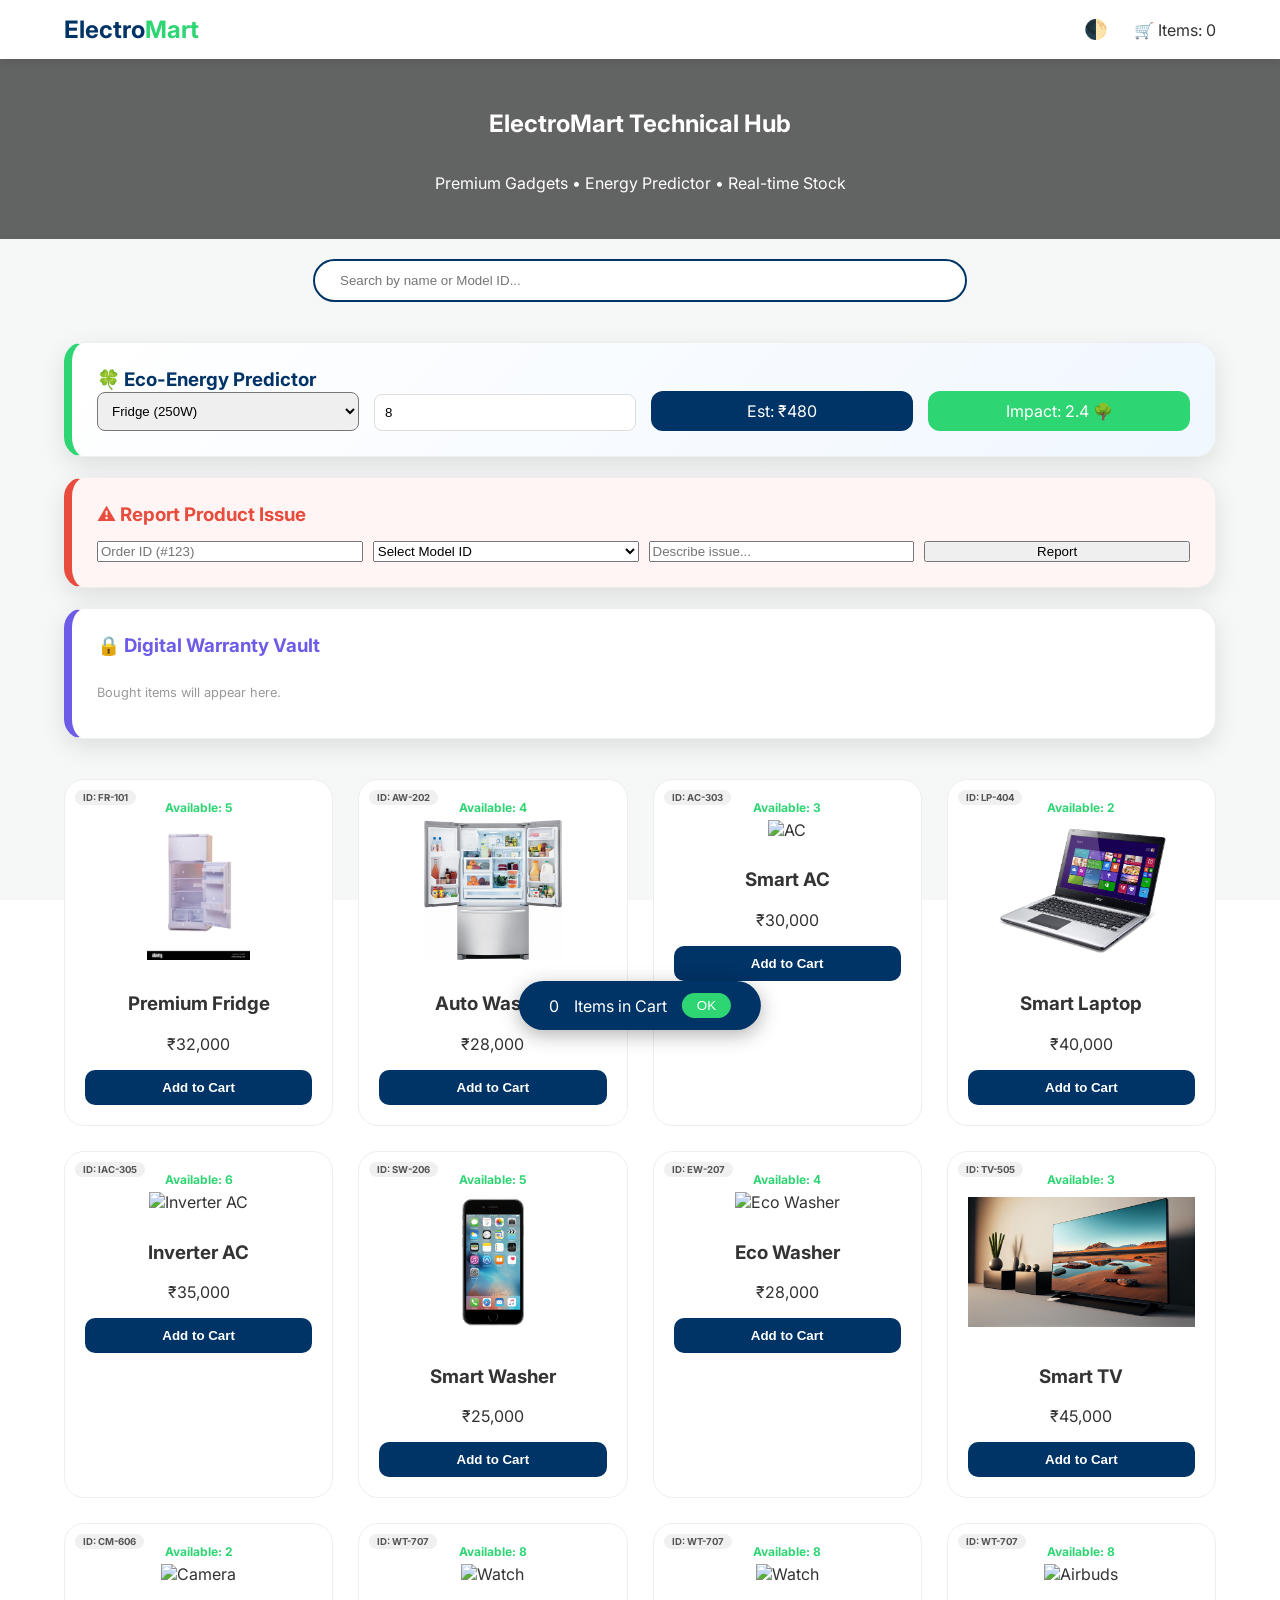
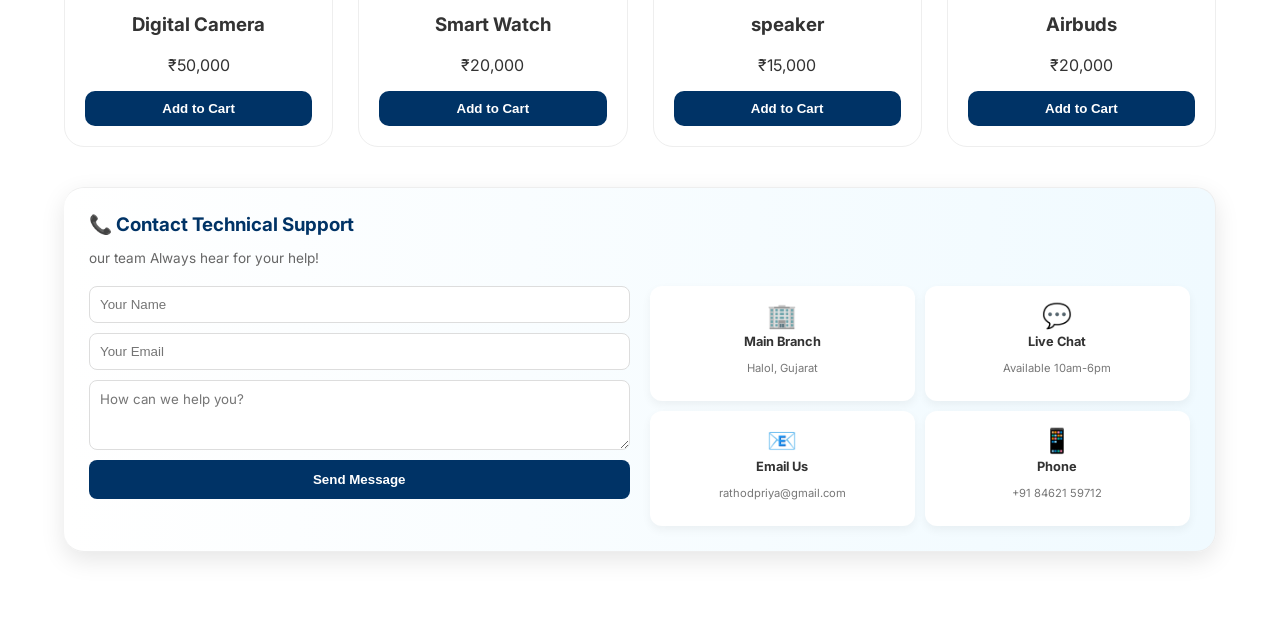
==== commit 8b51ec2e: "Update index.html" ====
--- a/index.html
+++ b/index.html
@@ -3,7 +3,7 @@
 <head>
     <meta charset="UTF-8">
     <meta name="viewport" content="width=device-width, initial-scale=1.0">
-    <title>ElectroMart Pro | Technical Edition</title>
+    <title>ElectroMart Pro | Full Inventory Edition</title>
     <link href="https://fonts.googleapis.com/css2?family=Inter:wght@300;400;600;700&display=swap" rel="stylesheet">
     <style>
         :root { 
@@ -12,7 +12,7 @@
             --bg-overlay: rgba(244, 247, 246, 0.92);
             --bg-img: url('https://images.unsplash.com/photo-1550751827-4bd374c3f58b?w=1600'); 
             --card: #ffffff; --text: #333333; --danger: #e74c3c; 
-            --warning: #f1c40f; --vault: #6c5ce7; --tech: #00d2ff;
+            --vault: #6c5ce7; --warning: #f39c12;
         }
         .dark-theme { --bg-overlay: rgba(18, 18, 18, 0.94); --card: #1e1e1e; --text: #ffffff; --primary: #3498db; }
 
@@ -20,15 +20,7 @@
             from { opacity: 0; transform: translateY(30px); }
             to { opacity: 1; transform: translateY(0); }
         }
-        
-        @keyframes pulse-red {
-            0% { transform: scale(0.95); box-shadow: 0 0 0 0 rgba(231, 76, 60, 0.7); }
-            70% { transform: scale(1); box-shadow: 0 0 0 6px rgba(231, 76, 60, 0); }
-            100% { transform: scale(0.95); box-shadow: 0 0 0 0 rgba(231, 76, 60, 0); }
-        }
-
         .animate-card { animation: fadeInUp 0.6s ease backwards; }
-        .tech-pulse { display: inline-block; width: 8px; height: 8px; background: var(--danger); border-radius: 50%; margin-right: 5px; animation: pulse-red 2s infinite; }
 
         body { 
             font-family: 'Inter', sans-serif; 
@@ -41,44 +33,48 @@
         .logo { font-size: 1.5rem; font-weight: 700; color: var(--primary); }
         .logo span { color: var(--accent); }
 
-        .sys-status { font-size: 0.7rem; background: #e8f5e9; color: #2e7d32; padding: 4px 10px; border-radius: 20px; font-weight: 600; display: flex; align-items: center; }
-
         .hero { 
             height: 180px; 
-            background: linear-gradient(rgba(0,0,0,0.7), rgba(0,0,0,0.7)), url('https://images.unsplash.com/photo-1498049794561-7780e7231661?w=1000'); 
+            background: linear-gradient(rgba(0,0,0,0.6), rgba(0,0,0,0.6)), url('https://images.unsplash.com/photo-1498049794561-7780e7231661?w=1000'); 
             background-size: cover; background-position: center; 
-            display: flex; flex-direction: column; justify-content: center; align-items: center; color: white; margin-bottom: 20px;
-        }
-
-        .section-container { background: var(--card); margin: 0 5% 20px; padding: 25px; border-radius: 20px; box-shadow: 0 8px 25px rgba(0,0,0,0.1); border: 2px solid var(--primary); }
-
-        /* Tech Enhancement: Comparison Bar */
-        #comp-bar { position: fixed; top: 80px; right: 20px; background: var(--card); padding: 10px; border-radius: 12px; border: 1px solid var(--tech); display: none; z-index: 999; width: 180px; box-shadow: 0 5px 15px rgba(0,0,0,0.2); }
-
-        .warranty-badge { font-size: 0.65rem; background: #e1f5fe; color: #0288d1; padding: 2px 6px; border-radius: 4px; display: inline-block; margin-bottom: 5px; font-weight: bold; }
-
-        .vault-grid { display: grid; grid-template-columns: repeat(auto-fit, minmax(200px, 1fr)); gap: 15px; margin-top: 15px; }
-        .vault-card { background: #f9f9f9; padding: 15px; border-radius: 12px; border-left: 5px solid var(--vault); color: #333; text-align: left; }
-
-        .product-grid { display: grid; grid-template-columns: repeat(auto-fit, minmax(240px, 1fr)); gap: 25px; padding: 20px 5%; }
-        .product-card { background: var(--card); padding: 20px; border-radius: 20px; border: 1px solid rgba(0,0,0,0.05); text-align: center; transition: 0.4s; position: relative; }
-        .product-card:hover { transform: translateY(-12px); box-shadow: 0 15px 35px rgba(0,0,0,0.15); border-color: var(--tech); }
+            display: flex; flex-direction: column; justify-content: center; align-items: center; color: white; text-align: center;
+        }
+
+        .section-container { background: var(--card); margin: 20px 5%; padding: 25px; border-radius: 20px; box-shadow: 0 8px 25px rgba(0,0,0,0.1); border: 1px solid #eee; }
+
+        /* Search Box */
+        .search-wrapper { padding: 20px 5%; text-align: center; }
+        #productSearch { 
+            width: 100%; max-width: 600px; padding: 12px 25px; border-radius: 30px; 
+            border: 2px solid var(--primary); outline: none; background: var(--card); color: var(--text);
+        }
+
+        /* Concepts Styling */
+        .eco-section { border-left: 8px solid var(--accent); background: linear-gradient(135deg, #ffffff 0%, #f0f7ff 100%); }
+        .calc-grid { display: grid; grid-template-columns: repeat(auto-fit, minmax(150px, 1fr)); gap: 15px; align-items: flex-end; }
+        .result-box { padding: 10px; border-radius: 12px; color: white; text-align: center; }
+
+        .complaint-section { border-left: 8px solid var(--danger); background: #fff5f5; }
+        .complaint-form { display: grid; grid-template-columns: repeat(auto-fit, minmax(150px, 1fr)); gap: 10px; margin-top: 15px; }
+
+        .vault-grid { display: grid; grid-template-columns: repeat(auto-fit, minmax(180px, 1fr)); gap: 12px; margin-top: 15px; }
+        .vault-card { background: #f8f9fa; padding: 12px; border-radius: 10px; border-left: 5px solid var(--vault); color: #333; font-size: 0.85rem; }
+
+        /* Product Grid */
+        .product-grid { display: grid; grid-template-columns: repeat(auto-fit, minmax(220px, 1fr)); gap: 25px; padding: 20px 5%; }
+        .product-card { background: var(--card); padding: 20px; border-radius: 20px; text-align: center; border: 1px solid #eee; transition: 0.3s; position: relative; }
+        .model-tag { position: absolute; top: 10px; left: 10px; background: #f0f0f0; font-size: 0.6rem; padding: 2px 8px; border-radius: 10px; font-weight: bold; color: #555; }
+        .stock-tag { font-size: 0.75rem; font-weight: bold; margin-bottom: 5px; display: block; }
+        .in-stock { color: var(--accent); }
+        .low-stock { color: var(--warning); }
+        .out-of-stock { color: var(--danger); }
         
-        .img-wrapper { height: 160px; display: flex; align-items: center; justify-content: center; margin-bottom: 15px; overflow: hidden; border-radius: 10px; position: relative; }
-        .product-img { max-width: 100%; max-height: 100%; object-fit: contain; }
-        
-        /* Overlay Specs */
-        .tech-specs { position: absolute; bottom: -100%; left: 0; width: 100%; background: rgba(0, 51, 102, 0.9); color: white; padding: 10px 0; font-size: 0.7rem; transition: 0.3s; }
-        .img-wrapper:hover .tech-specs { bottom: 0; }
-
-        .price { font-size: 1.4rem; font-weight: 700; color: var(--primary); margin: 5px 0; }
-        .add-btn { background: var(--primary); color: white; border: none; padding: 12px; border-radius: 12px; cursor: pointer; width: 100%; font-weight: bold; }
-        
-        .comp-btn { background: none; border: 1px solid #ccc; font-size: 0.7rem; padding: 5px; border-radius: 5px; cursor: pointer; margin-top: 8px; width: 100%; }
-        .comp-btn:hover { background: #f0f0f0; border-color: var(--tech); }
-
-        .contact-section { background: var(--card); margin: 40px 5%; padding: 40px; border-radius: 25px; display: grid; grid-template-columns: repeat(auto-fit, minmax(280px, 1fr)); gap: 30px; }
-        #floating-cart { position: fixed; bottom: 30px; left: 50%; transform: translateX(-50%) translateY(150px); background: var(--primary); color: white; padding: 12px 35px; border-radius: 50px; display: flex; align-items: center; gap: 15px; transition: 0.6s; z-index: 2000; }
+        .product-card img { width: 100%; height: 140px; object-fit: contain; margin-bottom: 10px; }
+        .add-btn { background: var(--primary); color: white; border: none; padding: 10px; border-radius: 10px; cursor: pointer; width: 100%; font-weight: bold; transition: 0.2s; }
+        .add-btn:hover { opacity: 0.9; transform: scale(1.02); }
+        .add-btn:disabled { background: #ccc; cursor: not-allowed; }
+
+        #floating-cart { position: fixed; bottom: 20px; left: 50%; transform: translateX(-50%) translateY(150px); background: var(--primary); color: white; padding: 12px 30px; border-radius: 50px; display: flex; align-items: center; gap: 15px; transition: 0.5s; z-index: 2000; box-shadow: 0 5px 20px rgba(0,0,0,0.3); }
         #floating-cart.active { transform: translateX(-50%) translateY(0); }
     </style>
 </head>
@@ -86,201 +82,212 @@
 
     <header>
         <div class="logo">Electro<span>Mart</span></div>
-        <div class="sys-status"><span style="color:#2ed573; margin-right:5px;">●</span> AI Server: Optimal</div>
-        <button onclick="toggleDarkMode()" style="background:none; border:none; cursor:pointer; font-size:1.4rem;">🌓</button>
-        <div id="cart-status">🛒 Items: <span id="count" style="font-weight:bold;">0</span></div>
+        <div style="display:flex; gap:20px; align-items:center;">
+            <button onclick="toggleDarkMode()" style="background:none; border:none; cursor:pointer; font-size:1.2rem;">🌓</button>
+            <div id="cart-status">🛒 Items: <span id="count">0</span></div>
+        </div>
     </header>
 
-    <div id="comp-bar">
-        <h4 style="margin:0; font-size: 0.8rem;">⚖️ Comparison (Max 2)</h4>
-        <div id="comp-list" style="font-size: 0.7rem; margin: 10px 0;"></div>
-        <button onclick="clearComp()" style="width:100%; font-size:0.6rem;">Clear</button>
+    <section class="hero">
+        <h1>ElectroMart Technical Hub</h1>
+        <p>Premium Gadgets • Energy Predictor • Real-time Stock</p>
+    </section>
+
+    <div class="search-wrapper">
+        <input type="text" id="productSearch" placeholder="Search by name or Model ID..." onkeyup="filterProducts()">
     </div>
 
-    <section class="hero">
-        <h1>ElectroMart Technical Pro</h1>
-        <p>Advanced Electronics Solutions by Rashmika & Jyotika</p>
+    <section class="section-container eco-section animate-card">
+        <h3 style="margin:0; color:var(--primary);">🍀 Eco-Energy Predictor</h3>
+        <div class="calc-grid">
+            <select id="appliance-select" onchange="calculateEco()" style="padding:10px; border-radius:8px;">
+                <option value="250">Fridge (250W)</option>
+                <option value="500">Auto Washer (500W)</option>
+                <option value="1500">Smart AC (1500W)</option>
+                <option value="65">Laptop (65W)</option>
+                <option value="150">Smart TV (150W)</option>
+                <option value="50">Digital Camera (50W)</option>
+                <option value="5">Smart Watch (5W)</option>
+            </select>
+            <input type="number" id="hours-input" value="8" oninput="calculateEco()" style="padding:10px; border-radius:8px; border:1px solid #ddd;">
+            <div class="result-box" style="background:var(--primary);">Est: <span id="monthly-bill">₹0</span></div>
+            <div class="result-box" style="background:var(--accent);">Impact: <span id="trees-saved">0.0 🌳</span></div>
+        </div>
     </section>
 
-    <section class="section-container animate-card" style="border-color: var(--vault);">
+    <section class="section-container complaint-section animate-card">
+        <h3 style="margin:0; color:var(--danger);">⚠️ Report Product Issue</h3>
+        <div class="complaint-form">
+            <input type="text" id="order-id" placeholder="Order ID (#123)">
+            <select id="complaint-model">
+                <option value="">Select Model ID</option>
+                <option value="FR-101">FR-101 (Premium Fridge)</option>
+                <option value="AW-202">AW-202 (Auto Washer)</option>
+                <option value="AC-303">AC-303 (Smart AC)</option>
+                <option value="LP-404">LP-404 (Smart Laptop)</option>
+                <option value="IAC-305">IAC-305 (Inverter AC)</option>
+                <option value="SW-206">SW-206 (Smart Washer)</option>
+                <option value="EW-207">EW-207 (Eco Washer)</option>
+                <option value="TV-505">TV-505 (Smart TV)</option>
+                <option value="CM-606">CM-606 (Digital Camera)</option>
+                <option value="WT-707">WT-707 (Smart Watch)</option>
+            </select>
+            <input type="text" id="issue-text" placeholder="Describe issue...">
+            <button class="submit-btn" onclick="submitComplaint()">Report</button>
+        </div>
+        <div id="complaint-log"></div>
+    </section>
+
+    <section class="section-container animate-card" style="border-left: 8px solid var(--vault);">
         <h3 style="margin:0; color:var(--vault);">🔒 Digital Warranty Vault</h3>
         <div id="warranty-vault" class="vault-grid">
-            <p id="empty-vault-msg" style="grid-column: 1/-1; color: #999; font-style: italic; font-size: 0.8rem;">No active warranties found.</p>
+            <p id="empty-vault-msg" style="color:#999; font-size:0.8rem;">Bought items will appear here.</p>
         </div>
     </section>
 
-    <section class="section-container animate-card" style="background: linear-gradient(135deg, #ffffff 0%, #f0f7ff 100%); border-left: 8px solid var(--accent);">
-    <div style="display: flex; align-items: center; gap: 10px; margin-bottom: 20px;">
-        <span style="font-size: 1.5rem;">🍀</span>
-        <h3 style="margin:0; color:var(--primary); letter-spacing: 0.5px;">Eco-Energy Predictor</h3>
+    <main class="product-grid" id="main-grid">
+        <div class="product-card animate-card">
+            <span class="model-tag">ID: FR-101</span>
+            <span class="stock-tag in-stock" id="s1">Available: 5</span>
+            <img src="fridge1.jpg" alt="Fridge">
+            <h3>Premium Fridge</h3>
+            <p>₹32,000</p>
+            <button class="add-btn" onclick="buyItem(this, 'Premium Fridge', '2 Years', 's1')">Add to Cart</button>
+        </div>
+        <div class="product-card animate-card">
+            <span class="model-tag">ID: AW-202</span>
+            <span class="stock-tag in-stock" id="s2">Available: 4</span>
+            <img src="fridge.jpg" alt="Washer">
+            <h3>Auto Washer</h3>
+            <p>₹28,000</p>
+            <button class="add-btn" onclick="buyItem(this, 'Auto Washer', '3 Years', 's2')">Add to Cart</button>
+        </div>
+        <div class="product-card animate-card">
+            <span class="model-tag">ID: AC-303</span>
+            <span class="stock-tag in-stock" id="s3">Available: 3</span>
+            <img src="ac.jpg" alt="AC">
+            <h3>Smart AC</h3>
+            <p>₹30,000</p>
+            <button class="add-btn" onclick="buyItem(this, 'Smart AC', '1 Year', 's3')">Add to Cart</button>
+        </div>
+        <div class="product-card animate-card">
+            <span class="model-tag">ID: LP-404</span>
+            <span class="stock-tag in-stock" id="s4">Available: 2</span>
+            <img src="leptop.png" alt="Laptop">
+            <h3>Smart Laptop</h3>
+            <p>₹40,000</p>
+            <button class="add-btn" onclick="buyItem(this, 'Smart Laptop', '2 Years', 's4')">Add to Cart</button>
+        </div>
+        <div class="product-card animate-card">
+            <span class="model-tag">ID: IAC-305</span>
+            <span class="stock-tag in-stock" id="s5">Available: 6</span>
+            <img src="ac1.jpg" alt="Inverter AC">
+            <h3>Inverter AC</h3>
+            <p>₹35,000</p>
+            <button class="add-btn" onclick="buyItem(this, 'Inverter AC', '5 Years', 's5')">Add to Cart</button>
+        </div>
+        <div class="product-card animate-card">
+            <span class="model-tag">ID: SW-206</span>
+            <span class="stock-tag in-stock" id="s6">Available: 5</span>
+            <img src="smart.png" alt="Smart Washer">
+            <h3>Smart Washer</h3>
+            <p>₹25,000</p>
+            <button class="add-btn" onclick="buyItem(this, 'Smart Washer', '2 Years', 's6')">Add to Cart</button>
+        </div>
+        <div class="product-card animate-card">
+            <span class="model-tag">ID: EW-207</span>
+            <span class="stock-tag in-stock" id="s7">Available: 4</span>
+            <img src="whasing.jpg" alt="Eco Washer">
+            <h3>Eco Washer</h3>
+            <p>₹28,000</p>
+            <button class="add-btn" onclick="buyItem(this, 'Eco Washer', '3 Years', 's7')">Add to Cart</button>
+        </div>
+        <div class="product-card animate-card">
+            <span class="model-tag">ID: TV-505</span>
+            <span class="stock-tag in-stock" id="s8">Available: 3</span>
+            <img src="tv.jpg" alt="TV">
+            <h3>Smart TV</h3>
+            <p>₹45,000</p>
+            <button class="add-btn" onclick="buyItem(this, 'Smart TV', '1 Year', 's8')">Add to Cart</button>
+        </div>
+        <div class="product-card animate-card">
+            <span class="model-tag">ID: CM-606</span>
+            <span class="stock-tag in-stock" id="s9">Available: 2</span>
+            <img src="camera.png" alt="Camera">
+            <h3>Digital Camera</h3>
+            <p>₹50,000</p>
+            <button class="add-btn" onclick="buyItem(this, 'Digital Camera', '2 Years', 's9')">Add to Cart</button>
+        </div>
+        <div class="product-card animate-card">
+            <span class="model-tag">ID: WT-707</span>
+            <span class="stock-tag in-stock" id="s10">Available: 8</span>
+            <img src="watch.jpg" alt="Watch">
+            <h3>Smart Watch</h3>
+            <p>₹20,000</p>
+            <button class="add-btn" onclick="buyItem(this, 'Smart Watch', '1 Year', 's10')">Add to Cart</button>
+        </div>
+
+        <div class="product-card animate-card">
+            <span class="model-tag">ID: WT-707</span>
+            <span class="stock-tag in-stock" id="s10">Available: 8</span>
+            <img src="speker.png" alt="Watch">
+            <h3>speaker</h3>
+            <p>₹15,000</p>
+            <button class="add-btn" onclick="buyItem(this, 'speaker', '1 Year', 's10')">Add to Cart</button>
+        </div>
+
+        <div class="product-card animate-card">
+            <span class="model-tag">ID: WT-707</span>
+            <span class="stock-tag in-stock" id="s10">Available: 8</span>
+            <img src="airbuds.png" alt="Airbuds">
+            <h3>Airbuds</h3>
+            <p>₹20,000</p>
+            <button class="add-btn" onclick="buyItem(this, 'Airbuds', '1 Year', 's10')">Add to Cart</button>
+        </div>
+    </main>
+
+    <div id="floating-cart">
+        <span id="f-count">0</span> Items in Cart
+        <button onclick="this.parentElement.classList.remove('active')" style="background:var(--accent); border:none; padding:5px 15px; border-radius:20px; color:white; cursor:pointer;">OK</button>
     </div>
-    
-    <div class="calc-grid" style="display: grid; grid-template-columns: repeat(auto-fit, minmax(200px, 1fr)); gap: 20px; align-items: flex-end;">
-        <div class="input-group">
-            <label style="color: var(--primary); font-weight: 700; font-size: 0.8rem; text-transform: uppercase;">Select Appliance</label>
-            <select id="appliance-select" onchange="calculateEco()" 
-                    style="width: 100%; padding: 12px; border-radius: 12px; border: 2px solid #e0e0e0; background: white; outline: none; cursor: pointer; transition: 0.3s;">
-                <option value="250">Fridge (250W)</option>
-                <option value="500">Washer (500W)</option>
-                <option value="100">Laptop (100W)</option>
-                <option value="2000">AC (2000W)</option>
-            </select>
-        </div>
-
-        <div class="input-group">
-            <label style="color: var(--primary); font-weight: 700; font-size: 0.8rem; text-transform: uppercase;">Usage (Hours/Day)</label>
-            <input type="number" id="hours-input" value="8" min="1" max="24" oninput="calculateEco()" 
-                   style="width: 100%; padding: 12px; border-radius: 12px; border: 2px solid #e0e0e0; background: white; outline: none; box-sizing: border-box;">
-        </div>
-
-        <div class="result-container" style="display: flex; gap: 15px; justify-content: flex-start;">
-            <div class="result-box" style="flex: 1; background: var(--primary); padding: 15px; border-radius: 15px; box-shadow: 0 4px 10px rgba(0,51,102,0.2);">
-                <small style="opacity: 0.8; font-size: 0.7rem;">EST. MONTHLY BILL</small>
-                <div id="monthly-bill" style="font-size: 1.3rem; font-weight: 700; margin-top: 5px;">₹0</div>
-            </div>
-            <div class="result-box eco" style="flex: 1; background: var(--accent); padding: 15px; border-radius: 15px; box-shadow: 0 4px 10px rgba(46,213,115,0.2);">
-                <small style="opacity: 0.9; font-size: 0.7rem;">ECO SAVINGS</small>
-                <div id="trees-saved" style="font-size: 1.3rem; font-weight: 700; margin-top: 5px;">0.0 🌳</div>
-            </div>
-        </div>
-    </div>
-</section>
-
-    <main class="product-grid">
-        <div class="product-card animate-card" data-cat="home">
-            <span class="stock-status"><span class="tech-pulse"></span>High Demand: <span class="stock-num">2</span> left</span>
-            <div class="img-wrapper">
-                <img src="fridge.jpg" class="product-img">
-                <div class="tech-specs">Dual Inverter | 350L | 5★ Energy</div>
-            </div>
-            <span class="warranty-badge">🛡️ 2 Year Warranty</span>
-            <h3>Premium Fridge</h3>
-            <div class="predict-tag" onclick="predictPrice('Premium Fridge')">📉 Price Insight</div>
-            <p class="price">₹32,000</p>
-            <button class="add-btn" onclick="addToCart(this, 'Premium Fridge', '2 Years')">Add to Cart</button>
-            <button class="comp-btn" onclick="addToCompare('Premium Fridge')">⚖️ Compare</button>
-        </div>
-
-        <div class="product-card animate-card" data-cat="home">
-            <span class="stock-status"><span class="tech-pulse"></span>High Demand: <span class="stock-num">4</span> left</span>
-            <div class="img-wrapper">
-                <img src="whasing.jpg" class="product-img">
-                <div class="tech-specs">AI Wash | 8KG | Steam Clean</div>
-            </div>
-            <span class="warranty-badge">🛡️ 3 Year Warranty</span>
-            <h3>Auto Washer</h3>
-            <div class="predict-tag" onclick="predictPrice('Auto Washer')">📉 Price Insight</div>
-            <p class="price">₹28,000</p>
-            <button class="add-btn" onclick="addToCart(this, 'Auto Washer', '3 Years')">Add to Cart</button>
-            <button class="comp-btn" onclick="addToCompare('Auto Washer')">⚖️ Compare</button>
-        </div>
-
-        <div class="product-card animate-card" data-cat="pc">
-            <span class="stock-status">Available: <span class="stock-num">1</span></span>
-            <div class="img-wrapper">
-                <img src="leptop2.jpg" class="product-img">
-                <div class="tech-specs">i7 13th Gen | 16GB RAM | RTX 4050</div>
-            </div>
-            <span class="warranty-badge">🛡️ 1 Year Warranty</span>
-            <h3>Pro Laptop V2</h3>
-            <div class="predict-tag" onclick="predictPrice('Pro Laptop V2')">📉 Price Insight</div>
-            <p class="price">₹50,000</p>
-            <button class="add-btn" onclick="addToCart(this, 'Pro Laptop V2', '1 Year')">Add to Cart</button>
-            <button class="comp-btn" onclick="addToCompare('Pro Laptop V2')">⚖️ Compare</button>
-        </div>
-
-        <div class="product-card animate-card" data-cat="pc">
-            <span class="stock-status">Available: <span class="stock-num">8</span></span>
-            <div class="img-wrapper">
-                <img src="leptop1.jpg" class="product-img">
-                <div class="tech-specs">OLED Display | 1TB SSD | Ultra Thin</div>
-            </div>
-            <span class="warranty-badge">🛡️ 1 Year Warranty</span>
-            <h3>Smart Laptop X</h3>
-            <div class="predict-tag" onclick="predictPrice('Smart Laptop X')">📉 Price Insight</div>
-            <p class="price">₹61,000</p>
-            <button class="add-btn" onclick="addToCart(this, 'Smart Laptop X', '1 Year')">Add to Cart</button>
-            <button class="comp-btn" onclick="addToCompare('Smart Laptop X')">⚖️ Compare</button>
-        </div>
-
-        <div class="product-card animate-card" data-cat="gadget">
-            <span class="stock-status"><span class="tech-pulse"></span>Stock Low: <span class="stock-num">5</span></span>
-            <div class="img-wrapper">
-                <img src="https://images.unsplash.com/photo-1592890288564-76628a30a657?w=400" class="product-img">
-                <div class="tech-specs">5G Enabled | 108MP Cam | 5000mAh</div>
-            </div>
-            <span class="warranty-badge">🛡️ 1 Year Warranty</span>
-            <h3>Smartphone X1</h3>
-            <div class="predict-tag" onclick="predictPrice('Smartphone X1')">📉 Price Insight</div>
-            <p class="price">₹62,999</p>
-            <button class="add-btn" onclick="addToCart(this, 'Smartphone X1', '1 Year')">Add to Cart</button>
-            <button class="comp-btn" onclick="addToCompare('Smartphone X1')">⚖️ Compare</button>
-        </div>
-
-        <div class="product-card animate-card" data-cat="home">
-            <span class="stock-status">Available: <span class="stock-num">3</span></span>
-            <div class="img-wrapper">
-                <img src="https://images.unsplash.com/photo-1593359677879-a4bb92f829d1?w=400" class="product-img">
-                <div class="tech-specs">4K UHD | Google TV | Dolby Audio</div>
-            </div>
-            <span class="warranty-badge">🛡️ 2 Year Warranty</span>
-            <h3>Smart 4K TV</h3>
-            <div class="predict-tag" onclick="predictPrice('Smart 4K TV')">📉 Price Insight</div>
-            <p class="price">₹45,000</p>
-            <button class="add-btn" onclick="addToCart(this, 'Smart 4K TV', '2 Years')">Add to Cart</button>
-            <button class="comp-btn" onclick="addToCompare('Smart 4K TV')">⚖️ Compare</button>
-        </div>
-    </main>
-
-    <section class="contact-section">
-        <div class="contact-info">
-            <h2>📞 Support Center</h2>
-            <div style="background: rgba(0, 51, 102, 0.05); padding: 15px; border-radius: 15px; border-left: 5px solid var(--primary);">
-                <p><strong>Rashmika Rathva & Jyotika Rathva</strong></p>
-                <p>📧 rathvarashmika965@gmail.com</p>
-                <p><strong>📱 WhatsApp:</strong> +91 9512946697</p>
-            </div>
-        </div>
-        <form class="contact-form" onsubmit="event.preventDefault(); alert('Technical Support Request Sent!');" style="display:flex; flex-direction:column; gap:10px;">
-            <input type="text" placeholder="Name" required style="padding:10px; border-radius:8px; border:1px solid #ddd;">
-            <input type="email" placeholder="Email" required style="padding:10px; border-radius:8px; border:1px solid #ddd;">
-            <textarea placeholder="Technical issue description..." style="padding:10px; border-radius:8px; border:1px solid #ddd;"></textarea>
-            <button type="submit" class="add-btn">🚀 Open Ticket</button>
-        </form>
-    </section>
-
-    <div id="floating-cart">
-        <span id="f-count" style="background:white; color:var(--primary); padding:2px 8px; border-radius:10px; font-weight:bold;">0</span>
-        <span>Items Ready</span>
-        <button onclick="alert('Proceeding to Secure Tech Checkout...')" style="background:var(--accent); color:white; border:none; padding:5px 15px; border-radius:20px; cursor:pointer; font-weight:bold;">Checkout</button>
-    </div>
 
     <script>
-        let cartCount = 0;
-        let compareList = [];
-
-        function addToCompare(name) {
-            if(compareList.includes(name)) return;
-            if(compareList.length >= 2) compareList.shift();
-            compareList.push(name);
-            updateCompareUI();
-        }
-
-        function updateCompareUI() {
-            const bar = document.getElementById('comp-bar');
-            const list = document.getElementById('comp-list');
-            bar.style.display = 'block';
-            list.innerHTML = compareList.map(i => `• ${i}`).join('<br>');
-        }
-
-        function clearComp() {
-            compareList = [];
-            document.getElementById('comp-bar').style.display = 'none';
-        }
-
-        function predictPrice(name) {
-            const predictions = ["📉 Price Drop 10%", "🔥 Demand High", "📊 Price Stable", "🎁 Special Offer"];
-            alert("Technical Analysis for " + name + ":\n" + predictions[Math.floor(Math.random()*4)]);
+        let cartTotal = 0;
+        let inventory = { s1:5, s2:4, s3:3, s4:2, s5:6, s6:5, s7:4, s8:3, s9:2, s10:8 };
+
+        function buyItem(btn, name, duration, stockId) {
+            if(inventory[stockId] > 0) {
+                inventory[stockId]--;
+                cartTotal++;
+                
+                const stockEl = document.getElementById(stockId);
+                stockEl.innerText = `Available: ${inventory[stockId]}`;
+                
+                if(inventory[stockId] === 0) {
+                    stockEl.innerText = "Sold Out!";
+                    stockEl.className = "stock-tag out-of-stock";
+                    btn.disabled = true; btn.innerText = "Sold Out";
+                } else if(inventory[stockId] <= 2) {
+                    stockEl.className = "stock-tag low-stock";
+                }
+
+                document.getElementById('count').innerText = cartTotal;
+                document.getElementById('f-count').innerText = cartTotal;
+                document.getElementById('floating-cart').classList.add('active');
+
+                const vault = document.getElementById('warranty-vault');
+                const emptyMsg = document.getElementById('empty-vault-msg');
+                if(emptyMsg) emptyMsg.remove();
+                const vCard = document.createElement('div');
+                vCard.className = 'vault-card animate-card';
+                vCard.innerHTML = `<strong>${name}</strong><br><small>🛡️ ${duration} Protection</small>`;
+                vault.prepend(vCard);
+
+                if(inventory[stockId] > 0) {
+                    btn.innerText = "✓ Added";
+                    setTimeout(() => { btn.innerText = "Add to Cart"; }, 1000);
+                }
+            }
         }
 
         function calculateEco() {
@@ -291,33 +298,66 @@
             document.getElementById('trees-saved').innerText = (units * 0.04).toFixed(1) + " 🌳";
         }
 
-        function addToCart(btn, prodName, duration) {
-            const stockSpan = btn.parentElement.querySelector('.stock-num');
-            let stock = parseInt(stockSpan.innerText);
-            if (stock > 0) {
-                stock--; stockSpan.innerText = stock; cartCount++;
-                document.getElementById('count').innerText = cartCount;
-                document.getElementById('f-count').innerText = cartCount;
-                document.getElementById('floating-cart').classList.add('active');
-                addToVault(prodName, duration);
-                btn.innerText = "✓ Added"; btn.style.background = "#2ed573";
-                setTimeout(() => { if(stock > 0) { btn.innerText = "Add to Cart"; btn.style.background = "#003366"; } }, 1000);
+        function submitComplaint() {
+            const oid = document.getElementById('order-id').value;
+            const mid = document.getElementById('complaint-model').value;
+            if(!oid || !mid) { alert("Please enter Order ID and select Model ID"); return; }
+            const log = document.getElementById('complaint-log');
+            const div = document.createElement('div');
+            div.style.cssText = "background:white; padding:10px; border-radius:10px; margin-top:10px; border:1px solid #ddd; display:flex; justify-content:space-between; font-size:0.8rem; box-shadow: 0 2px 5px rgba(0,0,0,0.05);";
+            div.innerHTML = `<span><b>#${oid}</b> - Model: ${mid}</span> <span style="color:orange; font-weight:bold;">PENDING</span>`;
+            log.prepend(div);
+            alert("Complaint Logged for " + mid);
+        }
+
+        function filterProducts() {
+            let input = document.getElementById('productSearch').value.toLowerCase();
+            let cards = document.getElementsByClassName('product-card');
+            for (let card of cards) {
+                let text = card.innerText.toLowerCase();
+                card.style.display = text.includes(input) ? "" : "none";
             }
-        }
-
-        function addToVault(name, duration) {
-            const vault = document.getElementById('warranty-vault');
-            const emptyMsg = document.getElementById('empty-vault-msg');
-            if(emptyMsg) emptyMsg.remove();
-            const date = new Date().toLocaleDateString();
-            const card = document.createElement('div');
-            card.className = 'vault-card animate-card';
-            card.innerHTML = `<h4>${name}</h4><p>Purchased: ${date}</p><p><b>Warranty: ${duration}</b></p>`;
-            vault.prepend(card);
         }
 
         function toggleDarkMode() { document.body.classList.toggle('dark-theme'); }
         window.onload = calculateEco;
     </script>
+
+    <section class="section-container animate-card" style="border-left: 8px solid var(--tech); background: linear-gradient(to right, #ffffff, #f0faff);">
+    <h3 style="margin:0; color:var(--primary);">📞 Contact Technical Support</h3>
+    <p style="font-size: 0.85rem; color: #666; margin-bottom: 20px;">our team Always hear for your help!</p>
+    
+    <div style="display: grid; grid-template-columns: repeat(auto-fit, minmax(250px, 1fr)); gap: 20px;">
+        <div style="display: flex; flex-direction: column; gap: 10px;">
+            <input type="text" placeholder="Your Name" style="padding:10px; border-radius:8px; border:1px solid #ddd;">
+            <input type="email" placeholder="Your Email" style="padding:10px; border-radius:8px; border:1px solid #ddd;">
+            <textarea placeholder="How can we help you?" rows="3" style="padding:10px; border-radius:8px; border:1px solid #ddd; font-family: inherit;"></textarea>
+            <button style="background: var(--primary); color: white; border: none; padding: 12px; border-radius: 8px; cursor: pointer; font-weight: bold;" onclick="alert('Message Sent! Our team will contact you soon.')">Send Message</button>
+        </div>
+
+        <div style="display: grid; grid-template-columns: 1fr 1fr; gap: 10px;">
+            <div style="background: white; padding: 15px; border-radius: 12px; box-shadow: 0 4px 10px rgba(0,0,0,0.05); text-align: center;">
+                <div style="font-size: 1.5rem;">🏢</div>
+                <strong style="font-size: 0.8rem;">Main Branch</strong>
+                <p style="font-size: 0.7rem; color: #777;">Halol, Gujarat</p>
+            </div>
+            <div style="background: white; padding: 15px; border-radius: 12px; box-shadow: 0 4px 10px rgba(0,0,0,0.05); text-align: center;">
+                <div style="font-size: 1.5rem;">💬</div>
+                <strong style="font-size: 0.8rem;">Live Chat</strong>
+                <p style="font-size: 0.7rem; color: #777;">Available 10am-6pm</p>
+            </div>
+            <div style="background: white; padding: 15px; border-radius: 12px; box-shadow: 0 4px 10px rgba(0,0,0,0.05); text-align: center;">
+                <div style="font-size: 1.5rem;">📧</div>
+                <strong style="font-size: 0.8rem;">Email Us</strong>
+                <p style="font-size: 0.7rem; color: #777;">rathodpriya@gmail.com</p>
+            </div>
+            <div style="background: white; padding: 15px; border-radius: 12px; box-shadow: 0 4px 10px rgba(0,0,0,0.05); text-align: center;">
+                <div style="font-size: 1.5rem;">📱</div>
+                <strong style="font-size: 0.8rem;">Phone</strong>
+                <p style="font-size: 0.7rem; color: #777;">+91 84621 59712</p>
+            </div>
+        </div>
+    </div>
+</section>
 </body>
 </html>
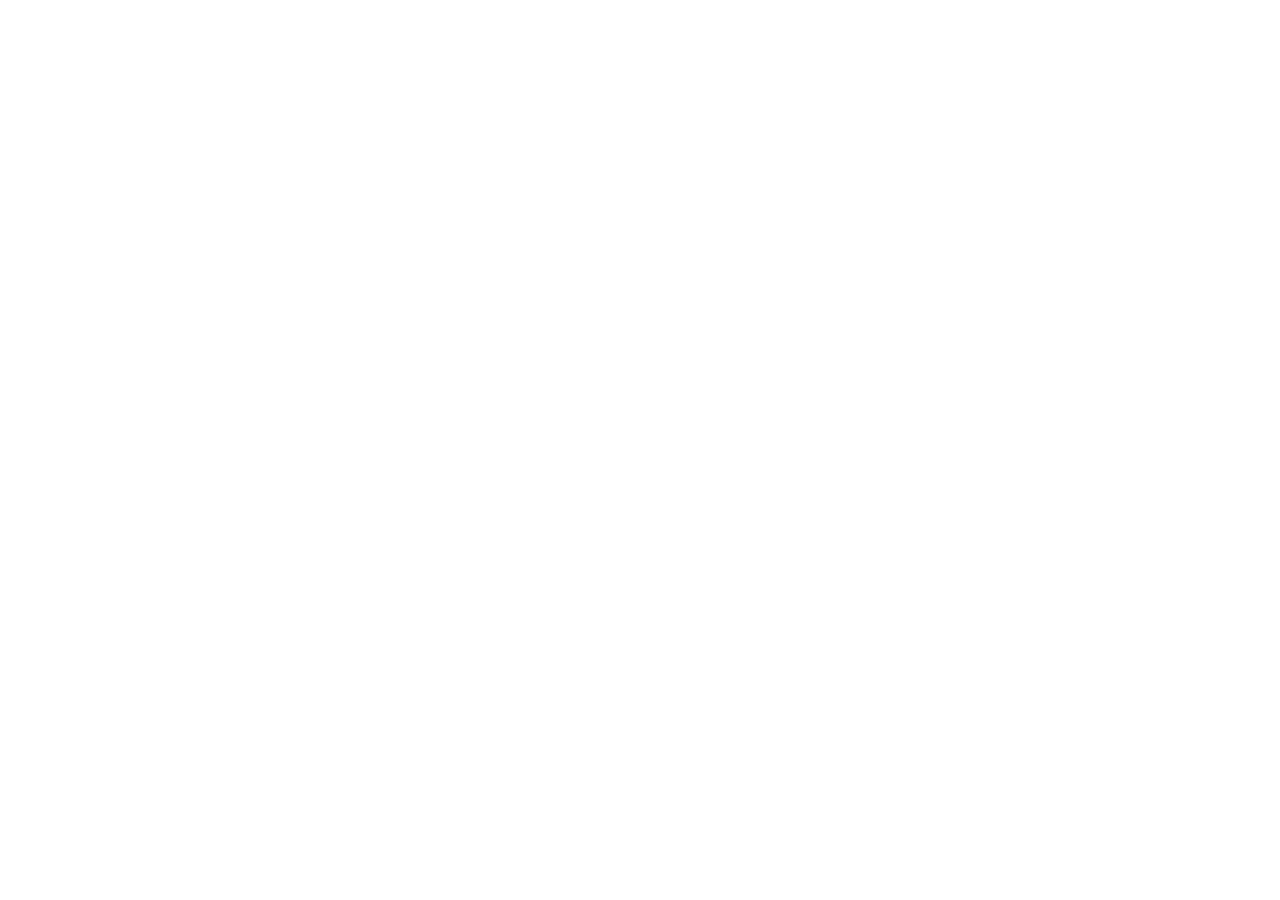
==== commit d0814b73: "Add files via upload" ====
--- a/index.html
+++ b/index.html
@@ -1,363 +1,20 @@
-<!DOCTYPE html>
-<html lang="en">
-<head>
-    <meta charset="UTF-8">
-    <meta name="viewport" content="width=device-width, initial-scale=1.0">
-    <title>ElectroMart Pro | Full Inventory Edition</title>
-    <link href="https://fonts.googleapis.com/css2?family=Inter:wght@300;400;600;700&display=swap" rel="stylesheet">
-    <style>
-        :root { 
-            --primary: #003366; 
-            --accent: #2ed573; 
-            --bg-overlay: rgba(244, 247, 246, 0.92);
-            --bg-img: url('https://images.unsplash.com/photo-1550751827-4bd374c3f58b?w=1600'); 
-            --card: #ffffff; --text: #333333; --danger: #e74c3c; 
-            --vault: #6c5ce7; --warning: #f39c12;
-        }
-        .dark-theme { --bg-overlay: rgba(18, 18, 18, 0.94); --card: #1e1e1e; --text: #ffffff; --primary: #3498db; }
-
-        @keyframes fadeInUp {
-            from { opacity: 0; transform: translateY(30px); }
-            to { opacity: 1; transform: translateY(0); }
-        }
-        .animate-card { animation: fadeInUp 0.6s ease backwards; }
-
-        body { 
-            font-family: 'Inter', sans-serif; 
-            background: linear-gradient(var(--bg-overlay), var(--bg-overlay)), var(--bg-img);
-            background-attachment: fixed; background-size: cover; background-position: center;
-            color: var(--text); margin: 0; padding-bottom: 50px; transition: 0.3s; 
-        }
-        
-        header { background: var(--card); padding: 15px 5%; display: flex; justify-content: space-between; align-items: center; box-shadow: 0 2px 10px rgba(0,0,0,0.1); position: sticky; top: 0; z-index: 1000; }
-        .logo { font-size: 1.5rem; font-weight: 700; color: var(--primary); }
-        .logo span { color: var(--accent); }
-
-        .hero { 
-            height: 180px; 
-            background: linear-gradient(rgba(0,0,0,0.6), rgba(0,0,0,0.6)), url('https://images.unsplash.com/photo-1498049794561-7780e7231661?w=1000'); 
-            background-size: cover; background-position: center; 
-            display: flex; flex-direction: column; justify-content: center; align-items: center; color: white; text-align: center;
-        }
-
-        .section-container { background: var(--card); margin: 20px 5%; padding: 25px; border-radius: 20px; box-shadow: 0 8px 25px rgba(0,0,0,0.1); border: 1px solid #eee; }
-
-        /* Search Box */
-        .search-wrapper { padding: 20px 5%; text-align: center; }
-        #productSearch { 
-            width: 100%; max-width: 600px; padding: 12px 25px; border-radius: 30px; 
-            border: 2px solid var(--primary); outline: none; background: var(--card); color: var(--text);
-        }
-
-        /* Concepts Styling */
-        .eco-section { border-left: 8px solid var(--accent); background: linear-gradient(135deg, #ffffff 0%, #f0f7ff 100%); }
-        .calc-grid { display: grid; grid-template-columns: repeat(auto-fit, minmax(150px, 1fr)); gap: 15px; align-items: flex-end; }
-        .result-box { padding: 10px; border-radius: 12px; color: white; text-align: center; }
-
-        .complaint-section { border-left: 8px solid var(--danger); background: #fff5f5; }
-        .complaint-form { display: grid; grid-template-columns: repeat(auto-fit, minmax(150px, 1fr)); gap: 10px; margin-top: 15px; }
-
-        .vault-grid { display: grid; grid-template-columns: repeat(auto-fit, minmax(180px, 1fr)); gap: 12px; margin-top: 15px; }
-        .vault-card { background: #f8f9fa; padding: 12px; border-radius: 10px; border-left: 5px solid var(--vault); color: #333; font-size: 0.85rem; }
-
-        /* Product Grid */
-        .product-grid { display: grid; grid-template-columns: repeat(auto-fit, minmax(220px, 1fr)); gap: 25px; padding: 20px 5%; }
-        .product-card { background: var(--card); padding: 20px; border-radius: 20px; text-align: center; border: 1px solid #eee; transition: 0.3s; position: relative; }
-        .model-tag { position: absolute; top: 10px; left: 10px; background: #f0f0f0; font-size: 0.6rem; padding: 2px 8px; border-radius: 10px; font-weight: bold; color: #555; }
-        .stock-tag { font-size: 0.75rem; font-weight: bold; margin-bottom: 5px; display: block; }
-        .in-stock { color: var(--accent); }
-        .low-stock { color: var(--warning); }
-        .out-of-stock { color: var(--danger); }
-        
-        .product-card img { width: 100%; height: 140px; object-fit: contain; margin-bottom: 10px; }
-        .add-btn { background: var(--primary); color: white; border: none; padding: 10px; border-radius: 10px; cursor: pointer; width: 100%; font-weight: bold; transition: 0.2s; }
-        .add-btn:hover { opacity: 0.9; transform: scale(1.02); }
-        .add-btn:disabled { background: #ccc; cursor: not-allowed; }
-
-        #floating-cart { position: fixed; bottom: 20px; left: 50%; transform: translateX(-50%) translateY(150px); background: var(--primary); color: white; padding: 12px 30px; border-radius: 50px; display: flex; align-items: center; gap: 15px; transition: 0.5s; z-index: 2000; box-shadow: 0 5px 20px rgba(0,0,0,0.3); }
-        #floating-cart.active { transform: translateX(-50%) translateY(0); }
-    </style>
-</head>
-<body>
-
-    <header>
-        <div class="logo">Electro<span>Mart</span></div>
-        <div style="display:flex; gap:20px; align-items:center;">
-            <button onclick="toggleDarkMode()" style="background:none; border:none; cursor:pointer; font-size:1.2rem;">🌓</button>
-            <div id="cart-status">🛒 Items: <span id="count">0</span></div>
-        </div>
-    </header>
-
-    <section class="hero">
-        <h1>ElectroMart Technical Hub</h1>
-        <p>Premium Gadgets • Energy Predictor • Real-time Stock</p>
-    </section>
-
-    <div class="search-wrapper">
-        <input type="text" id="productSearch" placeholder="Search by name or Model ID..." onkeyup="filterProducts()">
-    </div>
-
-    <section class="section-container eco-section animate-card">
-        <h3 style="margin:0; color:var(--primary);">🍀 Eco-Energy Predictor</h3>
-        <div class="calc-grid">
-            <select id="appliance-select" onchange="calculateEco()" style="padding:10px; border-radius:8px;">
-                <option value="250">Fridge (250W)</option>
-                <option value="500">Auto Washer (500W)</option>
-                <option value="1500">Smart AC (1500W)</option>
-                <option value="65">Laptop (65W)</option>
-                <option value="150">Smart TV (150W)</option>
-                <option value="50">Digital Camera (50W)</option>
-                <option value="5">Smart Watch (5W)</option>
-            </select>
-            <input type="number" id="hours-input" value="8" oninput="calculateEco()" style="padding:10px; border-radius:8px; border:1px solid #ddd;">
-            <div class="result-box" style="background:var(--primary);">Est: <span id="monthly-bill">₹0</span></div>
-            <div class="result-box" style="background:var(--accent);">Impact: <span id="trees-saved">0.0 🌳</span></div>
-        </div>
-    </section>
-
-    <section class="section-container complaint-section animate-card">
-        <h3 style="margin:0; color:var(--danger);">⚠️ Report Product Issue</h3>
-        <div class="complaint-form">
-            <input type="text" id="order-id" placeholder="Order ID (#123)">
-            <select id="complaint-model">
-                <option value="">Select Model ID</option>
-                <option value="FR-101">FR-101 (Premium Fridge)</option>
-                <option value="AW-202">AW-202 (Auto Washer)</option>
-                <option value="AC-303">AC-303 (Smart AC)</option>
-                <option value="LP-404">LP-404 (Smart Laptop)</option>
-                <option value="IAC-305">IAC-305 (Inverter AC)</option>
-                <option value="SW-206">SW-206 (Smart Washer)</option>
-                <option value="EW-207">EW-207 (Eco Washer)</option>
-                <option value="TV-505">TV-505 (Smart TV)</option>
-                <option value="CM-606">CM-606 (Digital Camera)</option>
-                <option value="WT-707">WT-707 (Smart Watch)</option>
-            </select>
-            <input type="text" id="issue-text" placeholder="Describe issue...">
-            <button class="submit-btn" onclick="submitComplaint()">Report</button>
-        </div>
-        <div id="complaint-log"></div>
-    </section>
-
-    <section class="section-container animate-card" style="border-left: 8px solid var(--vault);">
-        <h3 style="margin:0; color:var(--vault);">🔒 Digital Warranty Vault</h3>
-        <div id="warranty-vault" class="vault-grid">
-            <p id="empty-vault-msg" style="color:#999; font-size:0.8rem;">Bought items will appear here.</p>
-        </div>
-    </section>
-
-    <main class="product-grid" id="main-grid">
-        <div class="product-card animate-card">
-            <span class="model-tag">ID: FR-101</span>
-            <span class="stock-tag in-stock" id="s1">Available: 5</span>
-            <img src="fridge1.jpg" alt="Fridge">
-            <h3>Premium Fridge</h3>
-            <p>₹32,000</p>
-            <button class="add-btn" onclick="buyItem(this, 'Premium Fridge', '2 Years', 's1')">Add to Cart</button>
-        </div>
-        <div class="product-card animate-card">
-            <span class="model-tag">ID: AW-202</span>
-            <span class="stock-tag in-stock" id="s2">Available: 4</span>
-            <img src="fridge.jpg" alt="Washer">
-            <h3>Auto Washer</h3>
-            <p>₹28,000</p>
-            <button class="add-btn" onclick="buyItem(this, 'Auto Washer', '3 Years', 's2')">Add to Cart</button>
-        </div>
-        <div class="product-card animate-card">
-            <span class="model-tag">ID: AC-303</span>
-            <span class="stock-tag in-stock" id="s3">Available: 3</span>
-            <img src="ac.jpg" alt="AC">
-            <h3>Smart AC</h3>
-            <p>₹30,000</p>
-            <button class="add-btn" onclick="buyItem(this, 'Smart AC', '1 Year', 's3')">Add to Cart</button>
-        </div>
-        <div class="product-card animate-card">
-            <span class="model-tag">ID: LP-404</span>
-            <span class="stock-tag in-stock" id="s4">Available: 2</span>
-            <img src="leptop.png" alt="Laptop">
-            <h3>Smart Laptop</h3>
-            <p>₹40,000</p>
-            <button class="add-btn" onclick="buyItem(this, 'Smart Laptop', '2 Years', 's4')">Add to Cart</button>
-        </div>
-        <div class="product-card animate-card">
-            <span class="model-tag">ID: IAC-305</span>
-            <span class="stock-tag in-stock" id="s5">Available: 6</span>
-            <img src="ac1.jpg" alt="Inverter AC">
-            <h3>Inverter AC</h3>
-            <p>₹35,000</p>
-            <button class="add-btn" onclick="buyItem(this, 'Inverter AC', '5 Years', 's5')">Add to Cart</button>
-        </div>
-        <div class="product-card animate-card">
-            <span class="model-tag">ID: SW-206</span>
-            <span class="stock-tag in-stock" id="s6">Available: 5</span>
-            <img src="smart.png" alt="Smart Washer">
-            <h3>Smart Washer</h3>
-            <p>₹25,000</p>
-            <button class="add-btn" onclick="buyItem(this, 'Smart Washer', '2 Years', 's6')">Add to Cart</button>
-        </div>
-        <div class="product-card animate-card">
-            <span class="model-tag">ID: EW-207</span>
-            <span class="stock-tag in-stock" id="s7">Available: 4</span>
-            <img src="whasing.jpg" alt="Eco Washer">
-            <h3>Eco Washer</h3>
-            <p>₹28,000</p>
-            <button class="add-btn" onclick="buyItem(this, 'Eco Washer', '3 Years', 's7')">Add to Cart</button>
-        </div>
-        <div class="product-card animate-card">
-            <span class="model-tag">ID: TV-505</span>
-            <span class="stock-tag in-stock" id="s8">Available: 3</span>
-            <img src="tv.jpg" alt="TV">
-            <h3>Smart TV</h3>
-            <p>₹45,000</p>
-            <button class="add-btn" onclick="buyItem(this, 'Smart TV', '1 Year', 's8')">Add to Cart</button>
-        </div>
-        <div class="product-card animate-card">
-            <span class="model-tag">ID: CM-606</span>
-            <span class="stock-tag in-stock" id="s9">Available: 2</span>
-            <img src="camera.png" alt="Camera">
-            <h3>Digital Camera</h3>
-            <p>₹50,000</p>
-            <button class="add-btn" onclick="buyItem(this, 'Digital Camera', '2 Years', 's9')">Add to Cart</button>
-        </div>
-        <div class="product-card animate-card">
-            <span class="model-tag">ID: WT-707</span>
-            <span class="stock-tag in-stock" id="s10">Available: 8</span>
-            <img src="watch.jpg" alt="Watch">
-            <h3>Smart Watch</h3>
-            <p>₹20,000</p>
-            <button class="add-btn" onclick="buyItem(this, 'Smart Watch', '1 Year', 's10')">Add to Cart</button>
-        </div>
-
-        <div class="product-card animate-card">
-            <span class="model-tag">ID: WT-707</span>
-            <span class="stock-tag in-stock" id="s10">Available: 8</span>
-            <img src="speker.png" alt="Watch">
-            <h3>speaker</h3>
-            <p>₹15,000</p>
-            <button class="add-btn" onclick="buyItem(this, 'speaker', '1 Year', 's10')">Add to Cart</button>
-        </div>
-
-        <div class="product-card animate-card">
-            <span class="model-tag">ID: WT-707</span>
-            <span class="stock-tag in-stock" id="s10">Available: 8</span>
-            <img src="airbuds.png" alt="Airbuds">
-            <h3>Airbuds</h3>
-            <p>₹20,000</p>
-            <button class="add-btn" onclick="buyItem(this, 'Airbuds', '1 Year', 's10')">Add to Cart</button>
-        </div>
-    </main>
-
-    <div id="floating-cart">
-        <span id="f-count">0</span> Items in Cart
-        <button onclick="this.parentElement.classList.remove('active')" style="background:var(--accent); border:none; padding:5px 15px; border-radius:20px; color:white; cursor:pointer;">OK</button>
-    </div>
-
-    <script>
-        let cartTotal = 0;
-        let inventory = { s1:5, s2:4, s3:3, s4:2, s5:6, s6:5, s7:4, s8:3, s9:2, s10:8 };
-
-        function buyItem(btn, name, duration, stockId) {
-            if(inventory[stockId] > 0) {
-                inventory[stockId]--;
-                cartTotal++;
-                
-                const stockEl = document.getElementById(stockId);
-                stockEl.innerText = `Available: ${inventory[stockId]}`;
-                
-                if(inventory[stockId] === 0) {
-                    stockEl.innerText = "Sold Out!";
-                    stockEl.className = "stock-tag out-of-stock";
-                    btn.disabled = true; btn.innerText = "Sold Out";
-                } else if(inventory[stockId] <= 2) {
-                    stockEl.className = "stock-tag low-stock";
-                }
-
-                document.getElementById('count').innerText = cartTotal;
-                document.getElementById('f-count').innerText = cartTotal;
-                document.getElementById('floating-cart').classList.add('active');
-
-                const vault = document.getElementById('warranty-vault');
-                const emptyMsg = document.getElementById('empty-vault-msg');
-                if(emptyMsg) emptyMsg.remove();
-                const vCard = document.createElement('div');
-                vCard.className = 'vault-card animate-card';
-                vCard.innerHTML = `<strong>${name}</strong><br><small>🛡️ ${duration} Protection</small>`;
-                vault.prepend(vCard);
-
-                if(inventory[stockId] > 0) {
-                    btn.innerText = "✓ Added";
-                    setTimeout(() => { btn.innerText = "Add to Cart"; }, 1000);
-                }
-            }
-        }
-
-        function calculateEco() {
-            const w = document.getElementById('appliance-select').value;
-            const h = document.getElementById('hours-input').value;
-            const units = (w * h * 30) / 1000;
-            document.getElementById('monthly-bill').innerText = "₹" + Math.round(units * 8);
-            document.getElementById('trees-saved').innerText = (units * 0.04).toFixed(1) + " 🌳";
-        }
-
-        function submitComplaint() {
-            const oid = document.getElementById('order-id').value;
-            const mid = document.getElementById('complaint-model').value;
-            if(!oid || !mid) { alert("Please enter Order ID and select Model ID"); return; }
-            const log = document.getElementById('complaint-log');
-            const div = document.createElement('div');
-            div.style.cssText = "background:white; padding:10px; border-radius:10px; margin-top:10px; border:1px solid #ddd; display:flex; justify-content:space-between; font-size:0.8rem; box-shadow: 0 2px 5px rgba(0,0,0,0.05);";
-            div.innerHTML = `<span><b>#${oid}</b> - Model: ${mid}</span> <span style="color:orange; font-weight:bold;">PENDING</span>`;
-            log.prepend(div);
-            alert("Complaint Logged for " + mid);
-        }
-
-        function filterProducts() {
-            let input = document.getElementById('productSearch').value.toLowerCase();
-            let cards = document.getElementsByClassName('product-card');
-            for (let card of cards) {
-                let text = card.innerText.toLowerCase();
-                card.style.display = text.includes(input) ? "" : "none";
-            }
-        }
-
-        function toggleDarkMode() { document.body.classList.toggle('dark-theme'); }
-        window.onload = calculateEco;
-    </script>
-
-    <section class="section-container animate-card" style="border-left: 8px solid var(--tech); background: linear-gradient(to right, #ffffff, #f0faff);">
-    <h3 style="margin:0; color:var(--primary);">📞 Contact Technical Support</h3>
-    <p style="font-size: 0.85rem; color: #666; margin-bottom: 20px;">our team Always hear for your help!</p>
-    
-    <div style="display: grid; grid-template-columns: repeat(auto-fit, minmax(250px, 1fr)); gap: 20px;">
-        <div style="display: flex; flex-direction: column; gap: 10px;">
-            <input type="text" placeholder="Your Name" style="padding:10px; border-radius:8px; border:1px solid #ddd;">
-            <input type="email" placeholder="Your Email" style="padding:10px; border-radius:8px; border:1px solid #ddd;">
-            <textarea placeholder="How can we help you?" rows="3" style="padding:10px; border-radius:8px; border:1px solid #ddd; font-family: inherit;"></textarea>
-            <button style="background: var(--primary); color: white; border: none; padding: 12px; border-radius: 8px; cursor: pointer; font-weight: bold;" onclick="alert('Message Sent! Our team will contact you soon.')">Send Message</button>
-        </div>
-
-        <div style="display: grid; grid-template-columns: 1fr 1fr; gap: 10px;">
-            <div style="background: white; padding: 15px; border-radius: 12px; box-shadow: 0 4px 10px rgba(0,0,0,0.05); text-align: center;">
-                <div style="font-size: 1.5rem;">🏢</div>
-                <strong style="font-size: 0.8rem;">Main Branch</strong>
-                <p style="font-size: 0.7rem; color: #777;">Halol, Gujarat</p>
-            </div>
-            <div style="background: white; padding: 15px; border-radius: 12px; box-shadow: 0 4px 10px rgba(0,0,0,0.05); text-align: center;">
-                <div style="font-size: 1.5rem;">💬</div>
-                <strong style="font-size: 0.8rem;">Live Chat</strong>
-                <p style="font-size: 0.7rem; color: #777;">Available 10am-6pm</p>
-            </div>
-            <div style="background: white; padding: 15px; border-radius: 12px; box-shadow: 0 4px 10px rgba(0,0,0,0.05); text-align: center;">
-                <div style="font-size: 1.5rem;">📧</div>
-                <strong style="font-size: 0.8rem;">Email Us</strong>
-                <p style="font-size: 0.7rem; color: #777;">rathodpriya@gmail.com</p>
-            </div>
-            <div style="background: white; padding: 15px; border-radius: 12px; box-shadow: 0 4px 10px rgba(0,0,0,0.05); text-align: center;">
-                <div style="font-size: 1.5rem;">📱</div>
-                <strong style="font-size: 0.8rem;">Phone</strong>
-                <p style="font-size: 0.7rem; color: #777;">+91 84621 59712</p>
-            </div>
-        </div>
-    </div>
-</section>
-</body>
-</html>
+
+<!DOCTYPE html>
+<html lang="en">
+  <head>
+    <meta charset="UTF-8" />
+    <link rel="icon" type="image/svg+xml" href="/vite.svg" />
+    <meta name="viewport" content="width=device-width, initial-scale=1.0" />
+    
+    <title>ElectroMart Pro | Full Inventory & Gallery</title>
+
+    <link rel="preconnect" href="https://fonts.googleapis.com">
+    <link rel="preconnect" href="https://fonts.gstatic.com" crossorigin>
+    <link href="https://fonts.googleapis.com/css2?family=Inter:wght@300;400;600;700&display=swap" rel="stylesheet">
+  </head>
+  <body>
+    <div id="root"></div>
+
+    <script type="module" src="/src/main.jsx"></script>
+  </body>
+</html>
